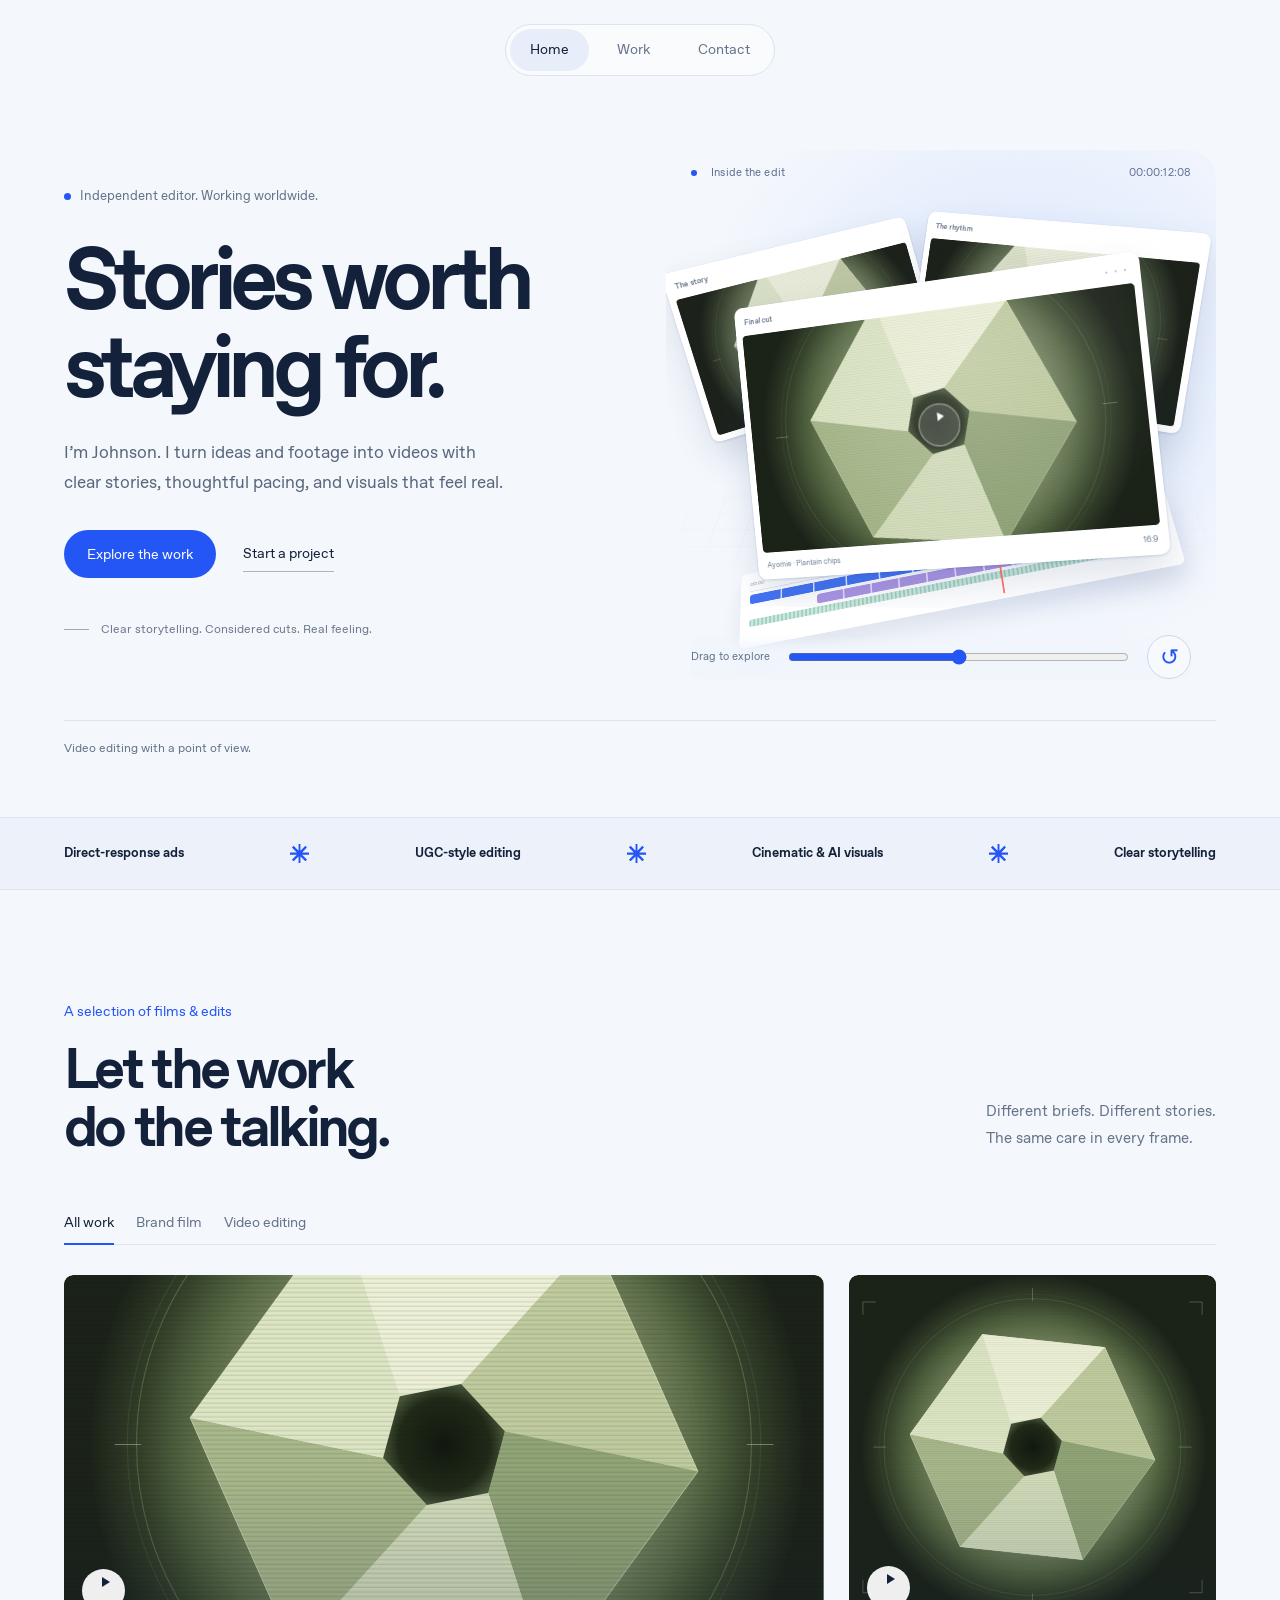
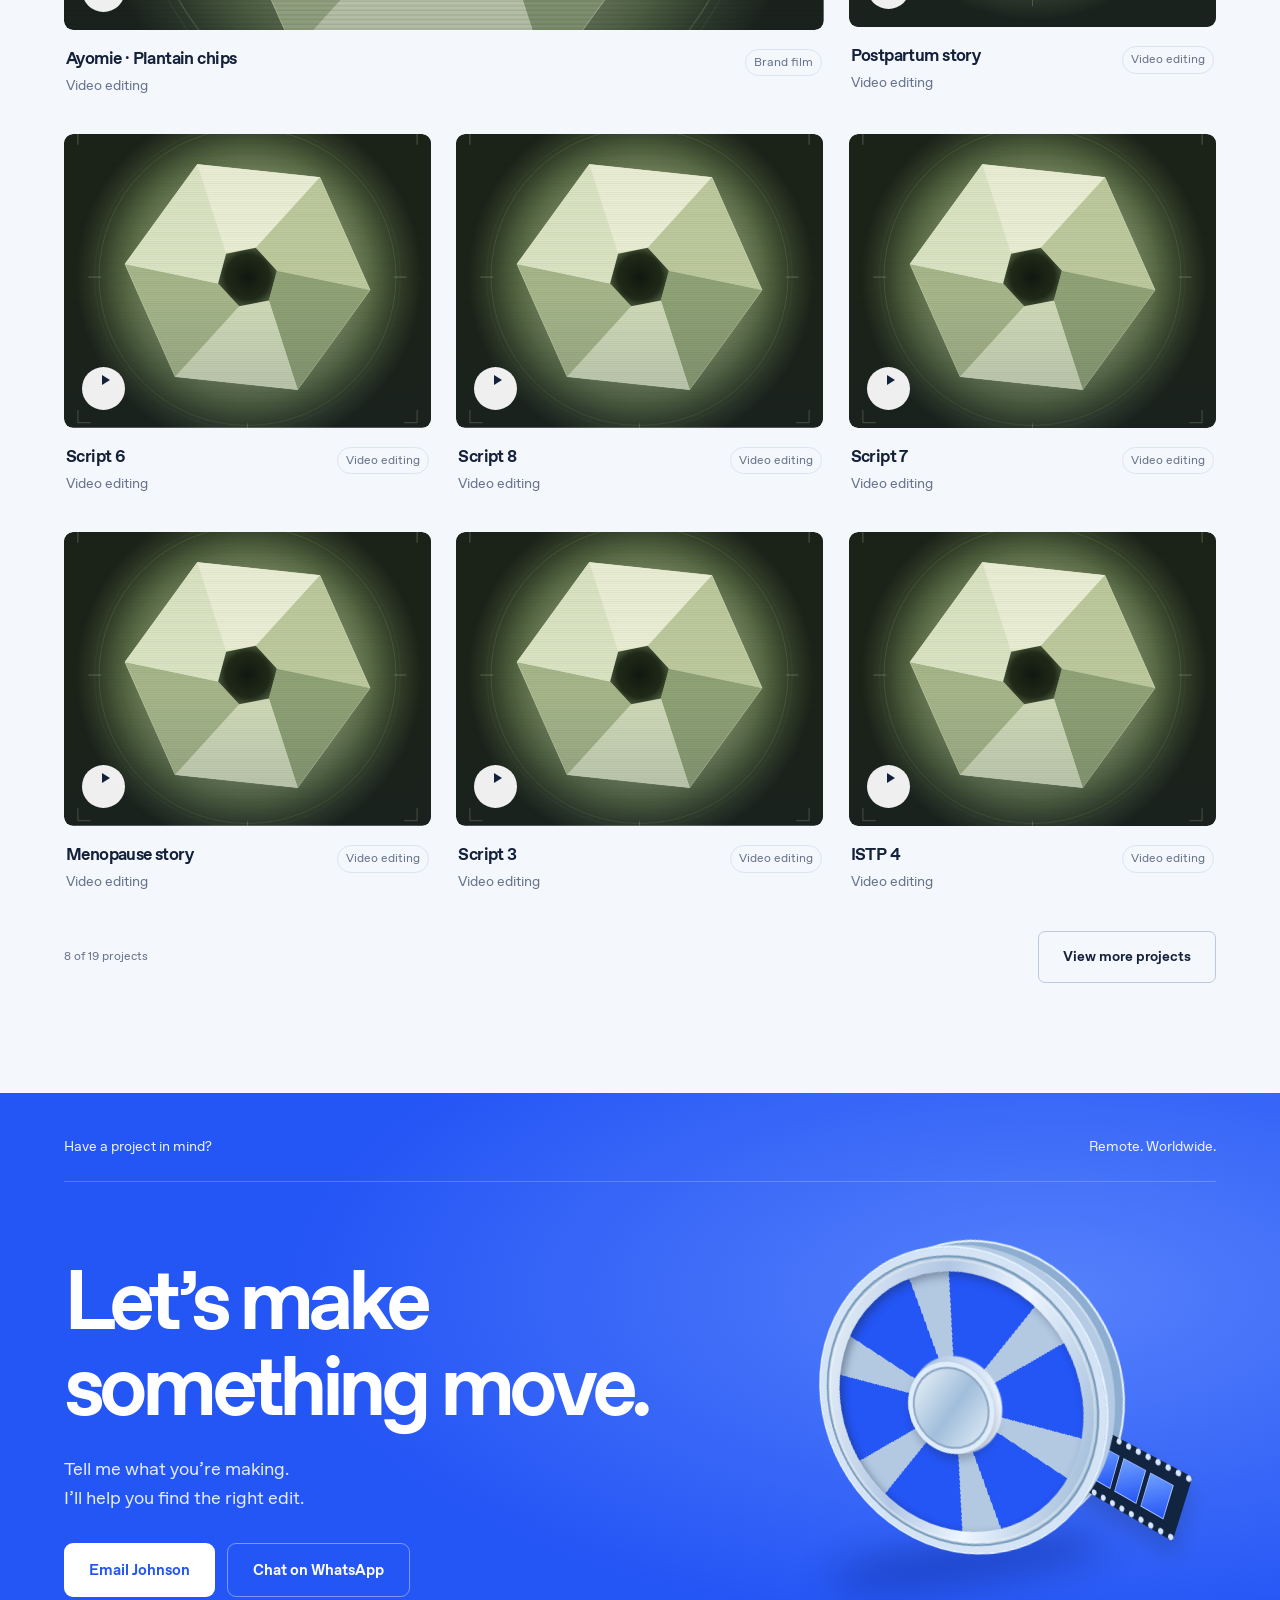
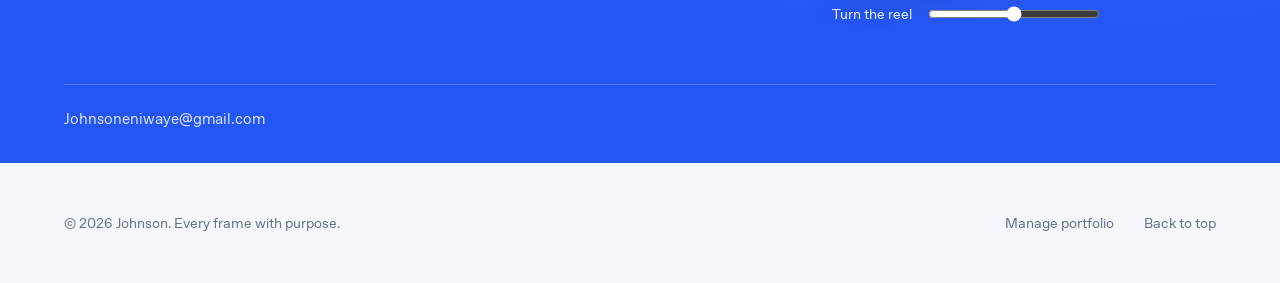
==== index.html @ 13fb3a90 "Remove monogram from interactive film reel" ====
<!doctype html><html lang="en"><head><meta charset="UTF-8"><meta name="viewport" content="width=device-width,initial-scale=1"><title>Johnson — Video Editor</title><meta name="description" content="Johnson’s video editing portfolio. Explore selected films and get in touch."><link rel="stylesheet" href="/styles.css"></head><body><div class="portfolio-root">
 <a class="skip-link" href="#main">Skip to content</a>
 <header class="header wrap"><nav class="minimal-nav" aria-label="Main navigation"><a href="#home" aria-current="location">Home</a><a href="#work">Work</a><a href="#contact">Contact</a></nav></header>
 <main id="main"><section id="home" class="hero wrap" aria-labelledby="hero-title">
 <div class="hero-copy"><p class="availability"><span></span> Independent editor. Working worldwide.</p><h1 id="hero-title">Stories worth<br>staying for.</h1><p class="hero-intro">I’m Johnson. I turn ideas and footage into videos with clear stories, thoughtful pacing, and visuals that feel real.</p><div class="hero-actions"><a class="button button-peach" href="#work">Explore the work</a><a class="text-link" href="https://wa.me/2348163060896" target="_blank" rel="noopener noreferrer">Start a project</a></div><div class="hero-note"><span class="note-line"></span> Clear storytelling. Considered cuts. Real feeling.</div></div>
 <div class="edit-stage" id="edit-stage"><div class="stage-top"><span><span class="record-dot"></span> Inside the edit</span><span id="stage-time">00:00:12:08</span></div><div class="stage-scene" id="stage-scene"><div class="stage-grid" aria-hidden="true"></div><div class="film-rig" id="film-rig"><div class="film-panel film-back" aria-hidden="true"><span class="panel-chrome">The story</span><img src="https://i.ytimg.com/vi/aYehiCwxwOQ/hqdefault.jpg" alt="" width="480" height="360"></div><div class="film-panel film-mid" aria-hidden="true"><span class="panel-chrome">The rhythm</span><img src="https://i.ytimg.com/vi/BBHgZM79yXE/hqdefault.jpg" alt="" width="480" height="360"></div><div class="film-panel film-front"><div class="panel-chrome"><span>Final cut</span><span class="panel-dots" aria-hidden="true">● ● ●</span></div><button class="stage-play" id="stage-play"  aria-label="Play Ayomie · Plantain chips"><img id="stage-image" src="https://i.ytimg.com/vi/MLUusH5P88U/hqdefault.jpg" alt="Ayomie · Plantain chips" width="480" height="360" fetchpriority="high"><span class="stage-play-icon" aria-hidden="true">▶︎</span></button><div class="panel-foot"><span>Ayomie · Plantain chips</span><span>16:9</span></div></div><div class="timeline-3d" aria-hidden="true"><div class="timeline-ruler"><span>00:00</span><span>00:05</span><span>00:10</span><span>00:15</span></div><div class="track blue-track"></div><div class="track violet-track"></div><div class="track sound-track"></div><div class="playhead"></div></div></div></div><div class="stage-controls"><span>Drag to explore</span><input id="scene-rotation" type="range" min="-30" max="30" value="0" aria-label="Rotate the 3D film stack"><button type="button" id="reset-scene" aria-label="Reset 3D view">↺</button></div></div>
 <div class="hero-foot"><span>Video editing with a point of view.</span></div></section>
 <section class="focus-strip" aria-label="Creative focus"><div class="wrap"><span>Direct-response ads</span><span aria-hidden="true">✳︎</span><span>UGC-style editing</span><span aria-hidden="true">✳︎</span><span>Cinematic & AI visuals</span><span aria-hidden="true">✳︎</span><span>Clear storytelling</span></div></section>
 <section id="work" class="work section wrap" aria-labelledby="work-title"><div class="section-heading"><div><span class="section-kicker">A selection of films & edits</span><h2 id="work-title">Let the work<br>do the talking.</h2></div><p>Different briefs. Different stories.<br>The same care in every frame.</p></div><div id="project-filters" class="filters" aria-label="Filter projects" hidden></div><div id="project-grid" class="project-grid" hidden></div><div id="work-empty" class="work-empty"><span class="empty-play" aria-hidden="true">▶︎</span><div><h3>A new collection is taking shape.</h3><p>Get in touch for samples relevant to your project.</p><a class="text-link" href="mailto:Johnsoneniwaye@gmail.com?subject=Portfolio%20samples">Request work samples</a></div></div><div class="work-more"><span id="project-count" aria-live="polite"></span><button class="button button-outline" id="show-more" type="button" hidden>View more projects</button></div></section>
 <section id="contact" class="contact contact-studio" aria-labelledby="contact-title"><div class="wrap"><div class="contact-top"><span>Have a project in mind?</span><span>Remote. Worldwide.</span></div><div class="contact-layout"><div class="contact-copy"><h2 id="contact-title">Let’s make<br>something move.</h2><p class="contact-intro">Tell me what you’re making.<br>I’ll help you find the right edit.</p><div class="contact-actions"><a class="button button-white" href="mailto:Johnsoneniwaye@gmail.com?subject=Let%E2%80%99s%20discuss%20a%20video%20project">Email Johnson</a><a class="button button-outline" href="https://wa.me/2348163060896?text=Hi%20Johnson%2C%20I%27d%20like%20to%20discuss%20a%20video%20project." target="_blank" rel="noopener noreferrer">Chat on WhatsApp</a></div></div><div class="reel-space"><div class="reel-shadow" aria-hidden="true"></div><div class="reel-model" id="contact-reel" aria-hidden="true"><div class="reel-depth"></div><div class="reel-disc reel-disc-back"></div><div class="reel-disc reel-disc-front"><div class="reel-spokes"></div><div class="reel-hub"></div><div class="reel-rim"></div></div><div class="film-tail"><i></i><i></i><i></i><i></i></div></div><div class="reel-control"><label for="reel-turn">Turn the reel</label><input id="reel-turn" type="range" min="-35" max="35" value="0" aria-label="Turn the 3D film reel"></div></div></div><div class="contact-details"><a href="mailto:Johnsoneniwaye@gmail.com">Johnsoneniwaye@gmail.com</a></div></div></section>
 </main><footer class="footer wrap"><p>© <span id="year">2026</span> Johnson. Every frame with purpose.</p><a href="/admin.html">Manage portfolio</a><a href="#">Back to top</a></footer>
 <dialog id="video-dialog" class="video-dialog" aria-labelledby="video-title"><div class="dialog-top"><h2 id="video-title">Project</h2><button id="close-video" class="close-video" type="button" aria-label="Close video">×</button></div><div id="video-container" class="video-container"></div><p id="video-description" class="video-description"></p><a id="youtube-fallback" class="text-link" target="_blank" rel="noopener noreferrer">Watch on YouTube</a></dialog></div><script src="/app.js" defer></script></body></html>
---- styles.css ----
@font-face{font-family:Studio;src:url('/sans.woff2') format('woff2');font-display:swap;font-weight:400}@font-face{font-family:Studio;src:url('/sans-bold.woff2') format('woff2');font-display:swap;font-weight:700}
:root{--paper:#f4f7fc;--ink:#14213a;--blue:#2455f5;--muted:#66738a;--line:#dce4f1;--white:#fff;--ease:cubic-bezier(.22,1,.36,1)}*{box-sizing:border-box}html{scroll-behavior:smooth;scroll-padding-top:30px}body{margin:0;background:var(--paper);color:var(--ink);font:16px/1.6 Studio,Arial,sans-serif;-webkit-font-smoothing:antialiased}body:has(dialog[open]){overflow:hidden}button,input,textarea{font:inherit}button,a{-webkit-tap-highlight-color:transparent}a{color:inherit;text-decoration:none}button{cursor:pointer}img{max-width:100%;display:block}button{color:inherit}h1,h2,h3,p{margin:0}h1,h2,h3{font-weight:700}h1,h2{letter-spacing:-.065em;line-height:1.02}h3{letter-spacing:-.035em;line-height:1.2}a:focus-visible,button:focus-visible,input:focus-visible{outline:3px solid var(--blue);outline-offset:5px}::selection{background:#2455f5;color:#fff}[hidden]{display:none!important}.wrap{width:min(1240px,90%);margin-inline:auto}.section{padding-block:110px}.skip-link{position:fixed;z-index:99;top:12px;left:12px;padding:12px 24px;background:#fff;transform:translateY(-180%)}.skip-link:focus{transform:none}.header{height:110px;display:flex;align-items:center;justify-content:space-between;gap:24px}.wordmark{font-weight:700;font-size:25px;letter-spacing:-1px;display:inline-flex;align-items:center;gap:10px}.brand-icon{width:35px;height:35px;display:grid;place-items:center;background:var(--blue);color:#fff;border-radius:9px;font-size:32px;line-height:1;padding-bottom:6px;transform:rotate(-6deg)}.brand-suffix{font-size:14px;font-weight:400;letter-spacing:-.02em;margin-left:12px;color:var(--muted)}nav{display:flex;align-items:center;gap:30px;font-size:14px}nav>a:not(.nav-contact){position:relative}nav>a:not(.nav-contact):after{content:'';position:absolute;bottom:-6px;height:2px;left:0;width:0;background:var(--blue);transition:width .2s}nav>a:hover:after{width:100%}.nav-contact{background:var(--ink);color:#fff;border-radius:30px;padding:12px 23px;display:flex;gap:25px;align-items:center}.nav-contact span{font-size:22px;line-height:1}
.hero{display:grid;grid-template-columns:1.05fr 1fr;gap:20px 25px;align-items:center;padding-top:50px;padding-bottom:27px;position:relative}.hero-copy{padding-block:30px 45px;z-index:2}.availability{font-size:13px;color:var(--muted);display:flex;align-items:center;gap:9px;margin-bottom:28px}.availability>span{width:7px;height:7px;background:var(--blue);border-radius:50%}h1{font-size:clamp(60px,6.8vw,98px);max-width:660px;line-height:1.01;letter-spacing:-.075em}.hero-intro{max-width:440px;color:#59667c;font-size:17px;line-height:1.75;margin-top:28px}.hero-actions{display:flex;align-items:center;gap:27px;margin-top:32px}.button{display:inline-flex;align-items:center;justify-content:center;gap:24px;min-height:52px;padding:13px 24px;border:0;border-radius:7px;font-size:14px;font-weight:700;transition:background .2s,box-shadow .2s}.button-peach{background:var(--blue);color:#fff;box-shadow:0 7px 20px #2455f520}.button-peach:hover{background:#1642d4;box-shadow:0 10px 26px #2455f536}.play-mini{font-size:10px;border:1px solid #ffffff70;width:23px;height:23px;border-radius:50%;display:grid;place-items:center}.text-link{font-size:14px;border-bottom:1px solid currentColor;padding-block:6px;font-weight:700}.text-link:hover{color:var(--blue)}.hero-note{font-size:12px;color:#6e7a8d;margin-top:42px;display:flex;align-items:center;gap:12px}.note-line{height:1px;width:25px;background:#9baac0}.hero-foot{grid-column:1/-1;display:flex;justify-content:space-between;border-top:1px solid var(--line);padding-top:23px;margin-top:10px;font-size:12px;color:var(--muted)}.hero-foot>a{display:flex;align-items:center;gap:26px}.hero-foot>a span{color:var(--blue);font-size:20px}
.edit-stage{height:540px;position:relative;isolation:isolate;overflow:clip;--rotation:0deg;--pitch:0deg;background:radial-gradient(ellipse at 65% 38%,#d9e6ff 0,transparent 65%);border-radius:28px;min-width:0}.stage-top{position:absolute;top:14px;left:25px;right:25px;display:flex;align-items:center;justify-content:space-between;font-size:11px;letter-spacing:.01em;color:#5f7091}.stage-top>span:first-child{display:flex;align-items:center;gap:8px}.record-dot{display:inline-block;width:6px;height:6px;background:currentColor;border-radius:50%;margin-right:6px}.stage-top .record-dot{background:var(--blue)}.stage-scene{position:absolute;inset:45px -15px 65px;perspective:1050px;touch-action:pan-y;cursor:grab;overflow:visible}.stage-scene.dragging{cursor:grabbing}.stage-grid{position:absolute;inset:43% -5% -7%;background-image:linear-gradient(#a9bed544 1px,transparent 1px),linear-gradient(90deg,#a9bed544 1px,transparent 1px);background-size:32px 32px;transform:rotateX(66deg);mask-image:radial-gradient(ellipse,#000 15%,transparent 67%);opacity:.8}.film-rig{position:absolute;width:100%;height:100%;transform-style:preserve-3d;transform:rotateY(var(--rotation)) rotateX(var(--pitch));transition:transform .7s var(--ease)}.dragging .film-rig{transition:none}.film-panel{position:absolute;background:#fff;border:1px solid #ffffffbb;padding:7px;border-radius:10px;box-shadow:0 20px 42px #27457426,0 1px 3px #27457433;transform-style:preserve-3d;overflow:hidden}.film-panel img{width:100%;height:auto;aspect-ratio:16/9;object-fit:cover;border-radius:4px}.panel-chrome{font-size:9px;font-weight:700;letter-spacing:.02em;display:flex;align-items:center;justify-content:space-between;padding:3px 4px 9px;color:#6c7a91}.panel-dots{font-size:5px;color:#a6b8d3;letter-spacing:3px}.film-front{width:83%;left:10%;top:25%;transform:rotateY(-14deg) rotateZ(-6deg) translateZ(45px);z-index:3}.film-mid{width:61%;left:40%;top:6%;transform:rotateY(-22deg) rotateZ(9deg) translateZ(-30px);z-index:2}.film-mid img,.film-back img{filter:saturate(.75)}.film-back{width:56%;left:-1%;top:9%;transform:rotateY(20deg) rotateZ(-17deg) translateZ(-95px);z-index:1}.panel-foot{font-size:9px;display:flex;justify-content:space-between;gap:10px;padding:8px 4px 2px;color:#71809a}.panel-foot>span:first-child{overflow:hidden;white-space:nowrap;text-overflow:ellipsis;max-width:85%}.stage-play{display:block;width:100%;position:relative;border:0;padding:0;background:#12213a;border-radius:5px;overflow:hidden}.stage-play img{transition:filter .3s}.stage-play:hover img{filter:brightness(.8)}.stage-play-icon{position:absolute;top:50%;left:50%;transform:translate(-50%,-50%);border-radius:50%;display:grid;place-items:center;width:49px;height:49px;color:#fff;background:#ffffff22;border:1px solid #ffffff99;backdrop-filter:blur(10px);font-size:14px;padding-left:3px}.timeline-3d{position:absolute;width:90%;height:95px;left:8%;top:79%;background:#fff;border-radius:7px;padding:10px 12px;transform:rotateX(35deg) rotateY(-13deg) rotateZ(-6deg) translateZ(25px);box-shadow:0 18px 25px #27457417;overflow:hidden}.timeline-ruler{display:flex;justify-content:space-between;font-size:6px;color:#7888a3;border-bottom:1px solid #dce4f1;padding-bottom:4px}.track{height:12px;border-radius:3px;margin-top:4px;background:#c6d5ff;position:relative}.blue-track{width:87%;background:repeating-linear-gradient(90deg,#4272f5 0 39px,#dce6ff 39px 41px)}.violet-track{width:70%;margin-left:17%;background:repeating-linear-gradient(90deg,#ab95e4 0 32px,#e6dcff 32px 34px)}.sound-track{width:93%;background:repeating-linear-gradient(90deg,#9ecebd 0 2px,#cce9df 2px 5px);height:9px}.playhead{position:absolute;left:61%;top:7px;bottom:6px;width:2px;background:#ff7761}.playhead:before{content:'';position:absolute;top:0;left:-3px;width:8px;height:6px;background:#ff7761}.stage-controls{position:absolute;bottom:11px;left:25px;right:25px;display:flex;align-items:center;gap:16px;font-size:11px;color:var(--muted)}.stage-controls input{width:100%;accent-color:var(--blue);cursor:ew-resize;height:30px;min-width:35px}.stage-controls>span{white-space:nowrap}.stage-controls button{border:1px solid #cbd8ee;background:#ffffff66;width:44px;height:44px;border-radius:50%;flex-shrink:0;font-size:23px;color:var(--blue)}
.focus-strip{margin-top:32px;border-block:1px solid #dce4f1;background:#edf2fa}.focus-strip>.wrap{display:flex;justify-content:space-between;align-items:center;gap:20px;padding-block:25px;font-size:13px;font-weight:700}.focus-strip span:nth-child(even){font-size:20px;color:var(--blue)}.section-heading{display:flex;justify-content:space-between;align-items:end;gap:40px;margin-bottom:45px}.section-kicker{font-size:13px;color:var(--blue);display:block;margin-bottom:18px}.section-heading h2{font-size:clamp(40px,4.4vw,65px)}.section-heading>p{color:var(--muted);font-size:15px;line-height:1.8;padding-bottom:3px}.filters{display:flex;flex-wrap:wrap;gap:8px;margin-bottom:30px}.filters button{background:transparent;border:1px solid var(--line);border-radius:30px;padding:10px 20px;min-height:44px;font-size:13px}.filters button[aria-pressed=true]{background:var(--ink);color:#fff;border-color:var(--ink)}.project-grid{display:grid;grid-template-columns:repeat(6,1fr);gap:38px 25px}.project-card{grid-column:span 2;min-width:0}.project-card:first-child{grid-column:span 4}.project-card:nth-child(2){grid-column:span 2}.project-play{width:100%;display:block;position:relative;aspect-ratio:1.25;background:#e1e9f5;border:0;padding:0;border-radius:13px;overflow:hidden;transform:perspective(900px) rotateX(var(--rx,0deg)) rotateY(var(--ry,0deg));transition:transform .6s var(--ease),box-shadow .4s;box-shadow:0 6px 20px #14213a06}.project-card:first-child .project-play{aspect-ratio:2.14}.project-card:nth-child(2) .project-play{aspect-ratio:1.043}.project-play img{width:100%;height:100%;object-fit:cover;transition:transform .6s var(--ease),filter .4s}.project-play:after{content:'';position:absolute;inset:0;background:linear-gradient(transparent 55%,#14213a30);pointer-events:none}.project-play:hover{box-shadow:0 15px 30px #14213a12}.project-play:hover img{transform:scale(1.035);filter:brightness(.85)}.play-icon{position:absolute;bottom:18px;left:18px;background:#ffffffed;color:var(--ink);width:43px;height:43px;display:grid;place-items:center;border-radius:50%;font-size:11px;padding-left:2px;z-index:1}.card-watch{position:absolute;right:18px;bottom:24px;font-size:11px;letter-spacing:.01em;color:#fff;z-index:1;opacity:0;transition:opacity .2s}.project-play:hover .card-watch,.project-play:focus-visible .card-watch{opacity:1}.project-info{display:flex;justify-content:space-between;gap:14px;padding:17px 2px 0;align-items:start}.project-info h3{font-size:17px;line-height:1.4}.project-info p{font-size:12px;color:var(--muted);margin-top:3px}.project-info>span{font-size:10px;color:var(--muted);white-space:nowrap;border:1px solid var(--line);padding:3px 8px;border-radius:20px;margin-top:2px}.work-empty{display:flex;align-items:center;gap:30px;border:1px solid var(--line);padding:55px;border-radius:14px;background:#e9f0ff}.empty-play{display:grid;place-items:center;width:90px;height:90px;border-radius:50%;border:1px solid #b3c5f5;color:var(--blue);flex-shrink:0}.work-empty h3{font-size:27px}.work-empty p{color:var(--muted);margin:12px 0}.work-more{display:flex;justify-content:space-between;align-items:center;margin-top:38px;font-size:12px;color:var(--muted)}.button-outline{border:1px solid #bbc9dd;background:transparent;color:var(--ink);box-shadow:none}.button-outline:hover{background:#e5ecf7}
.approach{background:#e8eef9}.service-list{display:grid;grid-template-columns:repeat(3,1fr);gap:50px;margin-top:65px}.service{padding-top:25px;border-top:1px solid #bbcce6}.service-symbol{font-size:43px;line-height:1;color:var(--blue);display:block;margin:12px 0 27px}.service h3{font-size:24px;max-width:260px}.service p{font-size:14px;color:#596a85;margin-top:18px;line-height:1.85}.service-tag{font-size:11px;display:block;margin-top:25px;color:#657795}.process-note{display:flex;align-items:center;gap:25px;border-top:1px solid #c8d6eb;margin-top:65px;padding-top:35px}.process-reel{font-size:55px;color:var(--blue);line-height:1}.process-note p{font-size:15px;color:var(--muted)}.process-note strong{font-weight:400;color:var(--ink)}.process-note a{margin-left:auto}.about{display:grid;grid-template-columns:.9fr 1fr;align-items:center;gap:110px}.about-art{height:440px;position:relative;background:#dce7fb;border-radius:16px;overflow:hidden;display:flex;align-items:center;justify-content:center}.about-stamp{position:absolute;top:25px;left:25px;font-size:16px;font-weight:700;letter-spacing:-.03em}.about-stamp>span{display:block;font-size:11px;color:#687fa3;font-weight:400;margin-top:2px}.about-frame{background:var(--blue);box-shadow:15px 24px 0 #b6c9f0;transform:rotate(-9deg);width:230px;height:265px;border-radius:8px;color:#fff;padding:20px;display:flex;flex-direction:column;justify-content:space-between}.about-frame>span{font-size:9px}.cut-mark{font-size:155px;letter-spacing:-.13em;line-height:.9;font-weight:700;padding-left:12px}.about-caption{position:absolute;bottom:22px;font-size:11px;color:#667fa4}.about-copy h2{font-size:clamp(34px,3.1vw,45px);margin-bottom:25px}.about-copy>p{font-size:15px;line-height:1.9;color:var(--muted);margin-top:16px}.about-copy .about-closing{color:var(--ink);border-left:2px solid var(--blue);padding-left:18px;margin-top:25px}
.contact{background:var(--blue);color:#fff;padding-top:52px;padding-bottom:40px}.contact-top{display:flex;justify-content:space-between;font-size:11px;color:#ccdaff;border-bottom:1px solid #ffffff33;padding-bottom:24px}.contact-heading{display:flex;justify-content:space-between;align-items:center;gap:40px;padding-top:50px}.contact h2{font-size:clamp(55px,7.8vw,110px);letter-spacing:-.07em;max-width:900px;line-height:1.01}.contact-orbit{width:140px;height:140px;border:1px solid #ffffff66;border-radius:50%;display:grid;place-items:center;flex-shrink:0}.contact-orbit>span{font-size:100px;line-height:1;transition:transform .8s var(--ease)}.contact-orbit:hover>span{transform:rotate(90deg)}.contact-bottom{display:flex;justify-content:space-between;align-items:center;gap:30px;padding-top:45px}.contact-bottom>p{font-size:15px;color:#dae3ff}.contact-actions{display:flex;gap:12px}.button-white{background:#fff;color:var(--blue)}.button-white:hover{background:#e5edff}.contact .button-outline{color:#fff;border-color:#ffffff66}.contact .button-outline:hover{background:#ffffff16}.contact-details{display:flex;gap:30px;border-top:1px solid #ffffff33;margin-top:50px;padding-top:22px;font-size:13px;color:#d9e3ff}.contact-details a:hover{text-decoration:underline}.footer{display:flex;align-items:center;gap:30px;min-height:120px;font-size:11px;color:var(--muted)}.footer .wordmark{color:var(--ink);font-size:22px}.footer .brand-icon{width:28px;height:28px;font-size:25px;border-radius:7px}.footer p{margin-right:auto}.footer>a:not(.wordmark):hover{color:var(--blue)}
.video-dialog{width:min(1000px,94vw);max-height:92dvh;padding:23px;border:1px solid #ffffff33;border-radius:16px;background:#fff;color:var(--ink);box-shadow:0 25px 100px #05102e55}.video-dialog::backdrop{background:#0b1530cf;backdrop-filter:blur(10px)}.dialog-top{display:flex;align-items:center;justify-content:space-between;gap:25px;margin-bottom:16px}.dialog-top h2{font-size:23px;letter-spacing:-.04em;line-height:1.3}.close-video{min-width:44px;height:44px;border:1px solid var(--line);background:transparent;border-radius:50%;font-size:26px;line-height:1}.video-container{aspect-ratio:16/9;background:#0e172a;border-radius:6px;overflow:hidden}.video-container iframe{width:100%;height:100%;border:0}.video-description{margin:14px 0;color:var(--muted);font-size:14px}.video-dialog .text-link{display:inline-block;font-size:12px;color:var(--blue)}.video-dialog a:focus-visible{outline-color:var(--blue)}
@media(min-width:1500px){.hero{padding-block:70px 30px}.edit-stage{height:570px}}
@media(max-width:1050px){.brand-suffix{display:none}nav{gap:22px}.hero{grid-template-columns:1fr 1fr;gap:0;padding-top:20px}h1{font-size:clamp(55px,7vw,75px)}.hero-intro{font-size:15px}.hero-actions{gap:17px}.hero-actions .text-link{font-size:12px}.hero-actions .button{padding-inline:17px}.edit-stage{height:470px}.stage-scene{inset:45px -10px 90px}.film-front{top:30%}.timeline-3d{top:88%}.hero-note{font-size:10px}.about{gap:60px}.about-art{height:400px}.section{padding-block:85px}.focus-strip>.wrap{font-size:11px;gap:14px}.service-list{gap:28px}.service h3{font-size:22px}.project-info{flex-direction:column;gap:8px}.contact-orbit{width:110px;height:110px}.contact-orbit>span{font-size:80px}}
@media(max-width:760px){.wrap{width:88%}.header{height:88px}.wordmark{font-size:23px}nav{gap:18px}nav>a:nth-child(2),nav>a:nth-child(3){display:none}.nav-contact{padding:9px 17px;font-size:12px;gap:14px}.hero{grid-template-columns:1fr;padding-top:18px}.hero-copy{padding-top:10px;padding-bottom:0}.availability{font-size:11px;margin-bottom:24px}h1{font-size:clamp(58px,11.7vw,86px);max-width:620px}.hero-intro{font-size:15px;max-width:470px;margin-top:23px}.hero-actions{gap:28px;margin-top:26px}.hero-actions .button{padding-inline:20px}.hero-actions .text-link{font-size:13px}.hero-note{margin-top:27px;font-size:10px}.edit-stage{height:440px;width:min(100%,550px);margin-inline:auto;margin-top:28px}.stage-scene{inset:40px -4px 90px}.stage-top{left:8px;right:8px;font-size:10px}.film-front{top:25%;width:80%;left:11%}.film-back{width:52%;left:2%;top:9%}.film-mid{width:55%;left:43%;top:4%}.timeline-3d{width:85%;left:11%;top:84%;height:85px}.track{height:10px}.stage-controls{left:8px;right:8px;bottom:3px;font-size:10px}.hero-foot{font-size:9px;gap:12px;margin-top:20px}.hero-foot a{gap:9px}.hero-foot a span{font-size:16px}.focus-strip{margin-top:18px}.focus-strip>.wrap{display:grid;grid-template-columns:1fr 1fr;gap:12px 22px;font-size:11px;padding-block:20px}.focus-strip span:nth-child(even){display:none}.section{padding-block:65px}.section-heading{display:block;margin-bottom:30px}.section-heading h2{font-size:43px}.section-heading>p{margin-top:22px;font-size:13px}.section-kicker{font-size:11px;margin-bottom:14px}.project-grid{grid-template-columns:1fr 1fr;gap:29px 16px}.project-card,.project-card:first-child,.project-card:nth-child(2){grid-column:span 1}.project-card:first-child{grid-column:1/-1}.project-card .project-play,.project-card:nth-child(2) .project-play{aspect-ratio:.85}.project-card:first-child .project-play{aspect-ratio:1.7}.project-info h3{font-size:14px}.project-info p{font-size:11px}.project-info>span{font-size:9px}.play-icon{width:35px;height:35px;left:12px;bottom:12px}.card-watch{display:none}.filters{gap:6px}.filters button{font-size:11px;padding:8px 15px}.work-more{font-size:10px;gap:16px;margin-top:30px}.work-more .button{font-size:12px;min-height:48px;padding:10px 18px}.work-empty{padding:30px 22px;gap:20px;align-items:start}.empty-play{width:45px;height:45px;font-size:12px}.work-empty h3{font-size:22px}.work-empty p{font-size:13px}.work-empty .text-link{font-size:12px}.service-list{grid-template-columns:1fr;gap:28px;margin-top:35px}.service{display:grid;grid-template-columns:47px 1fr;gap:0 18px;padding-top:27px}.service-symbol{grid-row:1/4;font-size:37px;margin:0}.service h3{max-width:none;font-size:23px}.service p{font-size:13px;margin-top:14px}.service-tag{font-size:10px;margin-top:18px}.process-note{margin-top:35px;padding-top:25px;flex-wrap:wrap;gap:20px}.process-note p{font-size:13px}.process-reel{font-size:43px}.process-note a{margin-left:63px;font-size:12px}.about{grid-template-columns:1fr;gap:42px}.about-art{height:340px}.about-frame{width:190px;height:230px}.cut-mark{font-size:125px}.about-copy h2{font-size:38px}.about-copy>p{font-size:14px}.contact{padding-top:32px;padding-bottom:30px}.contact-top{font-size:9px;gap:12px}.contact-heading{padding-top:35px;gap:18px}.contact h2{font-size:clamp(45px,9vw,65px);letter-spacing:-.065em}.contact-orbit{width:65px;height:65px}.contact-orbit>span{font-size:48px}.contact-bottom{display:block;padding-top:30px}.contact-bottom>p{font-size:13px}.contact-actions{margin-top:25px;gap:10px}.contact-actions .button{font-size:12px;padding-inline:17px;gap:8px;min-height:48px}.contact-details{flex-direction:column;gap:9px;margin-top:30px;font-size:12px}.footer{flex-wrap:wrap;gap:15px 24px;padding-block:28px;font-size:10px}.footer .wordmark{width:100%;font-size:21px}.footer p{width:100%;margin:0}.video-dialog{padding:15px}.dialog-top h2{font-size:18px}.video-container{aspect-ratio:9/13;max-height:65dvh}.video-description{font-size:12px}.dialog-top{margin-bottom:12px}.close-video{width:44px;flex-shrink:0}}
@media(prefers-reduced-motion:reduce){html{scroll-behavior:auto}*,*:before,*:after{animation:none!important;transition:none!important}.project-play{transform:none!important}.hero-copy{animation:none}}@supports not (transform-style:preserve-3d){.film-panel,.timeline-3d{transform:none}.film-back{left:0;top:0}.film-mid{left:40%;top:7%}.film-front{top:25%}}
/* Keep the film sculpture inside its stage, with room for the scrub controls. */
.film-rig{scale:.84;transform-origin:50% 0}.timeline-3d{top:95%}.stage-controls{z-index:5;background:linear-gradient(transparent,#f0f5fce8 35%);border-radius:10px}.play-mini,.stage-play-icon,.play-icon{font-size:0}.play-mini:before,.stage-play-icon:before,.play-icon:before{content:'';width:0;height:0;border-top:5px solid transparent;border-bottom:5px solid transparent;border-left:8px solid currentColor;margin-left:2px}.play-mini:before{border-top-width:3px;border-bottom-width:3px;border-left-width:5px}.focus-strip span:nth-child(even){font-size:0;width:19px;height:19px;background:var(--blue);clip-path:polygon(45% 0,55% 0,55% 35%,81% 9%,89% 18%,64% 44%,100% 44%,100% 56%,64% 56%,90% 82%,81% 90%,55% 65%,55% 100%,45% 100%,45% 65%,19% 90%,10% 82%,36% 56%,0 56%,0 44%,36% 44%,10% 18%,19% 9%,45% 35%)}.service-symbol,.process-reel,.contact-orbit>span{font-variant-emoji:text;font-family:Arial,sans-serif}
.preview-banner{position:sticky;top:0;z-index:20;padding:12px 6%;background:var(--ink);color:#fff;display:flex;justify-content:space-between;font-size:13px}
@media(max-width:760px){.film-rig{scale:.9}.timeline-3d{top:96%}.stage-controls{bottom:0}.stage-scene{bottom:90px}}
/* A film studio finish: enamel blue, brushed silver and a physical reel. */
.header nav{gap:32px}.contact-studio{position:relative;overflow:hidden;background:#2455f5;padding:42px 0 32px;isolation:isolate}.contact-studio:before{content:'';position:absolute;inset:0;background:radial-gradient(ellipse at 82% 30%,#7099ff 0,transparent 52%);opacity:.65;z-index:-1}.contact-studio .contact-top{font-size:14px;padding-bottom:24px;color:#edf3ff}.contact-layout{display:grid;grid-template-columns:1.25fr 1fr;align-items:center;gap:30px;min-height:470px;padding-block:40px}.contact-studio h2{font-size:clamp(58px,6.5vw,92px);line-height:1.04;max-width:740px}.contact-intro{font-size:18px;line-height:1.65;color:#e3ebff;margin-top:24px}.contact-studio .contact-actions{margin-top:30px;flex-wrap:wrap}.contact-studio .button{font-size:15px;min-height:54px;padding-inline:25px;border-radius:9px}.contact-studio .contact-details{margin-top:12px;align-items:center;flex-wrap:wrap;gap:14px 24px;font-size:15px}.contact-details>a[href^="tel"]{margin-left:auto}.contact-details button{border:1px solid #ffffff66;border-radius:30px;background:transparent;color:#fff;padding:7px 14px;font-size:14px}.contact-details button:hover{background:#ffffff18}.contact-details #copy-status{font-size:14px;min-height:23px;width:100%}.reel-space{height:410px;position:relative;perspective:1100px;min-width:0;--reel-turn:0deg}.reel-model{position:absolute;width:310px;height:310px;left:50%;top:22px;transform-style:preserve-3d;transform:translateX(-50%) rotateX(-16deg) rotateY(calc(-24deg + var(--reel-turn))) rotateZ(-15deg);transition:transform .65s var(--ease)}.reel-disc{position:absolute;inset:0;border-radius:50%;background:linear-gradient(120deg,#faffff,#b2c7e4 40%,#eef6ff 60%,#7a9fc6);border:2px solid #e3f1ff;transform-style:preserve-3d;box-shadow:inset 0 0 0 7px #d5e4f5,inset 0 0 0 10px #789cbd}.reel-disc-front{transform:translateZ(27px)}.reel-disc-back{transform:translateZ(-27px);box-shadow:inset 0 0 0 8px #8daed0}.reel-depth{position:absolute;inset:12px;border-radius:50%;background:repeating-radial-gradient(circle,#14213a 0 2px,#586c89 2px 3px);box-shadow:0 0 0 10px #b5cbe4;transform:translateZ(0)}.reel-spokes{position:absolute;inset:22px;border-radius:50%;background:repeating-conic-gradient(from 12deg,#2455f5 0 41deg,#b3c9e2 41deg 60deg);mask-image:radial-gradient(circle,transparent 0 26%,#000 27% 78%,transparent 79%);box-shadow:inset 3px 4px 10px #14213a66}.reel-rim{position:absolute;inset:9px;border-radius:50%;border:1px solid #fff9;box-shadow:0 0 0 2px #789bbb66,inset 0 0 0 2px #ffffff55}.reel-hub{position:absolute;inset:35%;border-radius:50%;background:linear-gradient(140deg,#fcffff,#a1bedb 52%,#f3faff);display:grid;place-items:center;box-shadow:0 6px 10px #14213a44,inset 0 0 0 5px #dfedfa,inset 0 0 0 7px #8da6c2;transform:translateZ(12px)}.reel-hub span{font-weight:700;font-size:65px;color:#2455f5;line-height:1;transform:translateY(-5px)}.reel-shadow{position:absolute;width:280px;height:40px;left:50%;bottom:50px;transform:translateX(-50%) rotate(-8deg);border-radius:50%;background:#0b278d;filter:blur(18px);opacity:.45}.film-tail{position:absolute;display:flex;gap:5px;align-items:center;top:220px;left:215px;width:150px;height:67px;padding:10px 7px;background:#112440;transform:rotateZ(28deg) rotateY(-22deg) translateZ(-8px);border-block:6px dotted #d7e7ff;box-shadow:5px 12px 20px #14213a33}.film-tail i{display:block;background:linear-gradient(145deg,#6fa0ff,#2455f5);width:28px;height:36px;flex-shrink:0;border:1px solid #ffffff77}.reel-control{position:absolute;bottom:0;left:50%;transform:translateX(-50%);display:flex;align-items:center;gap:14px;width:270px;font-size:14px;color:#e5edff}.reel-control label{white-space:nowrap}.reel-control input{width:100%;accent-color:#fff;height:32px;cursor:ew-resize}.reel-space.is-turning .reel-model{transition:none}.project-play:before{content:'';position:absolute;inset:0;z-index:2;pointer-events:none;border-radius:inherit;background:radial-gradient(circle at var(--light-x,50%) var(--light-y,30%),#ffffff40,transparent 60%);opacity:0;transition:opacity .25s}.project-play:hover:before{opacity:1}.project-play{will-change:auto}.project-card:hover .project-play{box-shadow:0 22px 36px #14213a20}.stage-scene{--light-x:60%;--light-y:30%}.film-front:after{content:'';position:absolute;inset:0;pointer-events:none;background:radial-gradient(circle at var(--light-x) var(--light-y),#ffffff30,transparent 60%);mix-blend-mode:screen}.footer{font-size:14px}.section-kicker,.filters button{font-size:14px}.project-info>span{font-size:12px}.card-watch{font-size:14px}.project-info p{font-size:14px}
@media(max-width:1050px){.contact-layout{grid-template-columns:1.15fr 1fr}.reel-model{scale:.85;transform-origin:0 50%}.reel-space{height:365px}.contact-studio h2{font-size:65px}.contact-studio .contact-actions{gap:10px}.contact-studio .button{padding-inline:18px;font-size:14px}}
@media(max-width:760px){.header nav>a.nav-contact{display:flex}.header nav{gap:18px}.contact-studio{padding-top:30px}.contact-studio .contact-top{font-size:13px}.contact-layout{grid-template-columns:1fr;gap:8px;padding-top:34px;padding-bottom:10px}.contact-studio h2{font-size:clamp(53px,10.7vw,76px)}.contact-intro{font-size:16px;margin-top:22px}.contact-studio .contact-actions{margin-top:24px}.reel-space{height:330px;max-width:380px;width:100%;margin:8px auto 0}.reel-model{scale:.78;top:-8px}.reel-shadow{bottom:52px;width:230px}.reel-control{bottom:5px}.contact-studio .contact-details{flex-direction:row;font-size:14px;gap:12px 16px}.contact-details>a[href^="mailto"]{width:100%;overflow-wrap:anywhere}.contact-details>a[href^="tel"]{margin-left:0}.contact-details #copy-status{width:100%}.project-info p{font-size:12px}.project-info>span{font-size:11px}.footer{font-size:13px}.section-kicker,.filters button{font-size:13px}}
@media(prefers-reduced-motion:reduce){.reel-model{transition:none}.project-play:before{display:none}}

.film-rig{transform:rotateY(calc(var(--rotation) + var(--hover-y,0deg))) rotateX(calc(var(--pitch) + var(--hover-x,0deg)))}.reel-space{touch-action:pan-y;cursor:grab}.reel-space.is-turning{cursor:grabbing}.reel-control{cursor:auto}

/* Quiet navigation and a short, image-led entrance. */
.header{height:100px}.header .minimal-nav{display:flex;align-items:center;gap:8px;padding:4px;background:#fff9;border:1px solid #dce4f1;border-radius:999px}.header .minimal-nav>a{display:flex;align-items:center;justify-content:center;min-height:42px;padding:8px 20px;border-radius:999px;background:transparent;color:var(--muted);font-size:14px;line-height:1.4;transition:background .2s,color .2s}.header .minimal-nav>a:after{display:none}.header .minimal-nav>a:hover{color:var(--ink);background:#e8eef9}.header .minimal-nav>a[aria-current=location]{color:var(--ink);background:#e8eef9}.header .minimal-nav>a:focus-visible{outline-offset:2px}.hero-actions .button{border-radius:999px;box-shadow:none;min-height:48px;padding:11px 23px;font-weight:400}.hero-actions .button:hover{box-shadow:none}.hero-actions .text-link{font-weight:400;border-color:#a8b6cc}.hero-foot{padding-top:18px}.filters{gap:22px;border-bottom:1px solid var(--line)}.filters button{position:relative;border:0;border-radius:0;padding:10px 0;background:transparent;color:var(--muted);min-height:44px;font-size:14px}.filters button[aria-pressed=true]{color:var(--ink);background:transparent;border:0}.filters button[aria-pressed=true]:after{content:'';position:absolute;bottom:-1px;left:0;right:0;height:2px;background:var(--blue)}.project-play{border-radius:9px;box-shadow:none}.project-card{transition:opacity .65s var(--ease),transform .9s var(--ease);transition-delay:var(--entrance-delay,0ms);transform-origin:50% 85%}.project-card.awaiting-reveal{opacity:0;transform:translate3d(0,48px,0) rotate(1deg)}.project-card:nth-child(even).awaiting-reveal{transform:translate3d(0,64px,0) rotate(-1deg)}.project-card.awaiting-reveal .project-play{clip-path:inset(0 0 16% 0 round 9px)}.project-card .project-play{transition:clip-path 1s var(--ease),transform .6s var(--ease),box-shadow .4s;transition-delay:0s}.project-card.revealed .project-play{clip-path:inset(0 round 9px)}
@media(max-width:760px){.header{height:88px;gap:10px}.header .wordmark{font-size:20px;gap:7px}.header .brand-icon{width:30px;height:30px;font-size:28px}.header .minimal-nav{gap:1px;padding:3px}.header .minimal-nav>a{display:flex;min-height:40px;padding:8px 12px;font-size:13px}.filters{gap:20px}.filters button{font-size:13px}.project-card.awaiting-reveal,.project-card:nth-child(even).awaiting-reveal{transform:translate3d(0,30px,0)}.project-card{transition-delay:0ms}}
@media(max-width:380px){.header .minimal-nav>a{padding-inline:9px}.header .wordmark{font-size:18px}.header .brand-icon{width:27px;height:27px;font-size:25px}}
@media(prefers-reduced-motion:reduce){.project-card,.project-card.awaiting-reveal,.project-card:nth-child(even).awaiting-reveal{opacity:1;transform:none;transition:none}.project-card .project-play,.project-card.awaiting-reveal .project-play{clip-path:none}}

/* Centre the three navigation links without a brand mark. */
.header{justify-content:center}.header .minimal-nav{margin-inline:auto}.contact-studio .contact-details{justify-content:flex-start}.contact-studio .contact-details:empty{display:none}
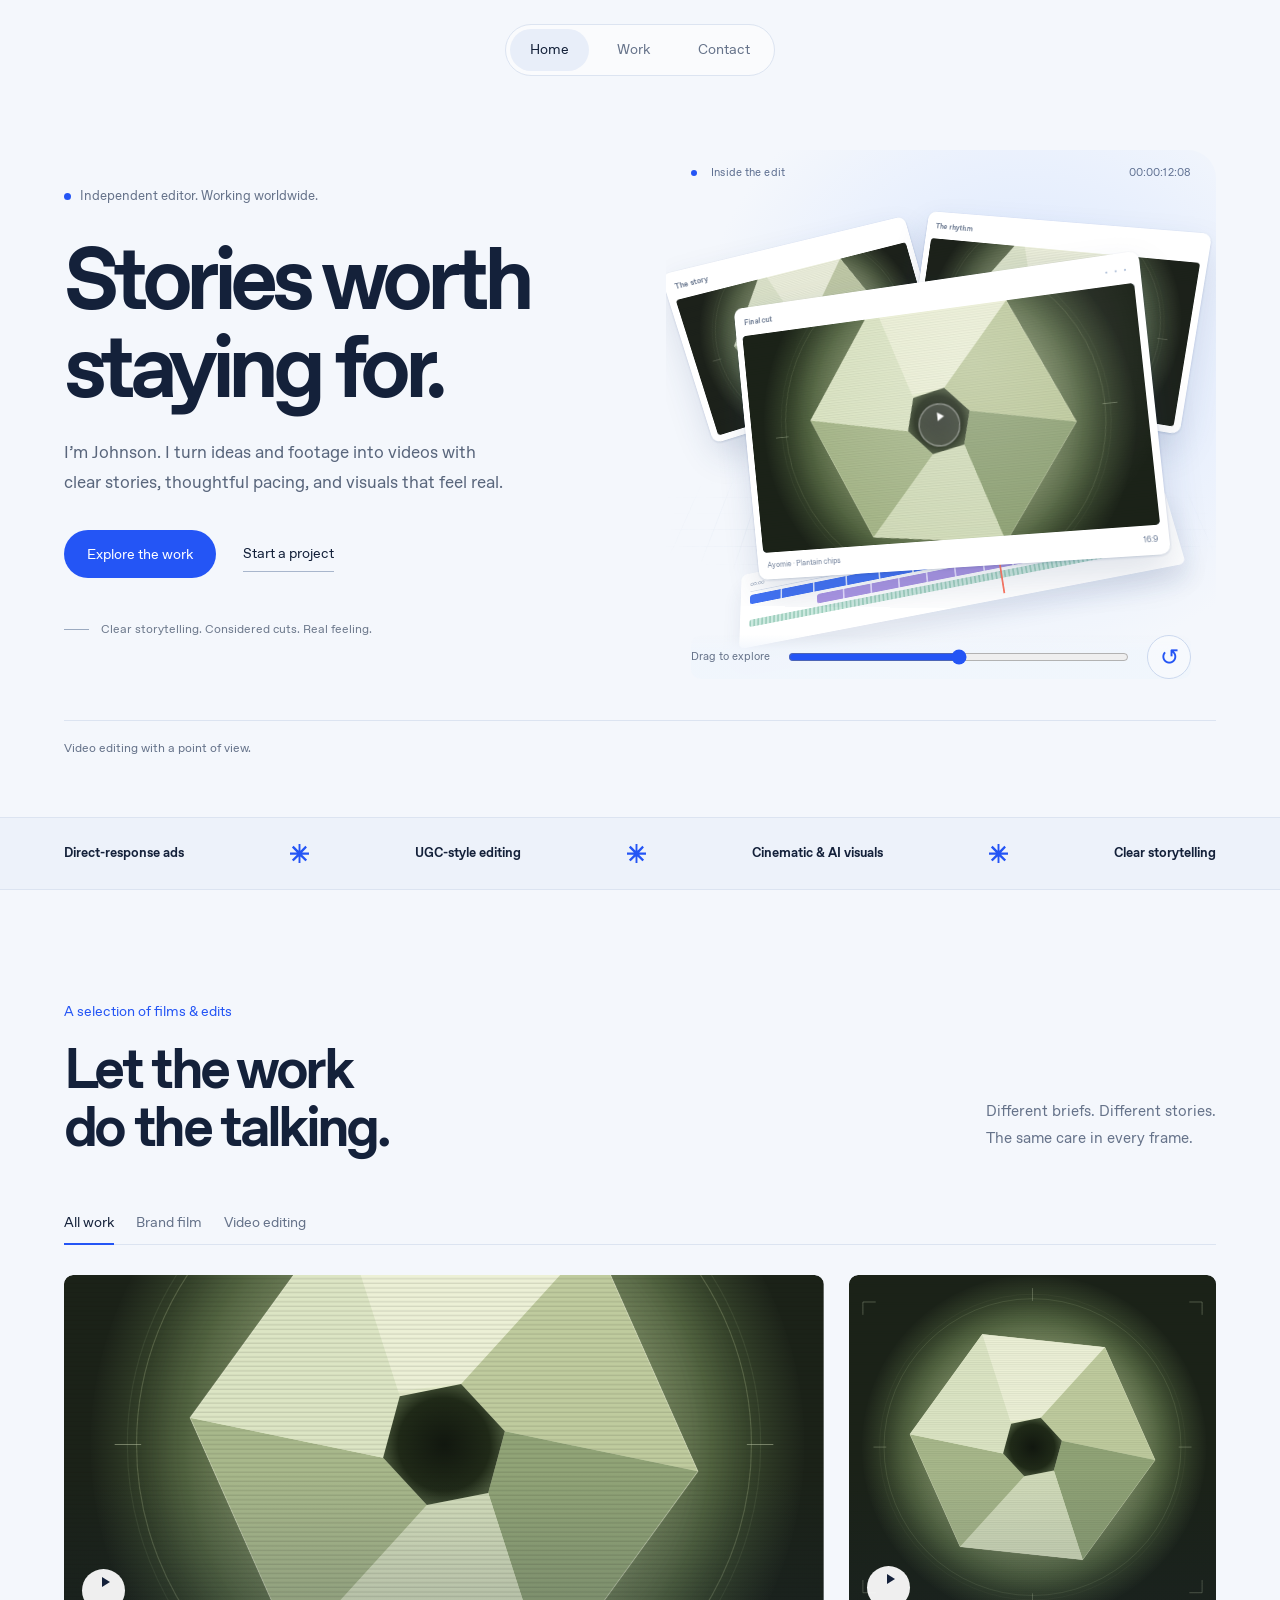
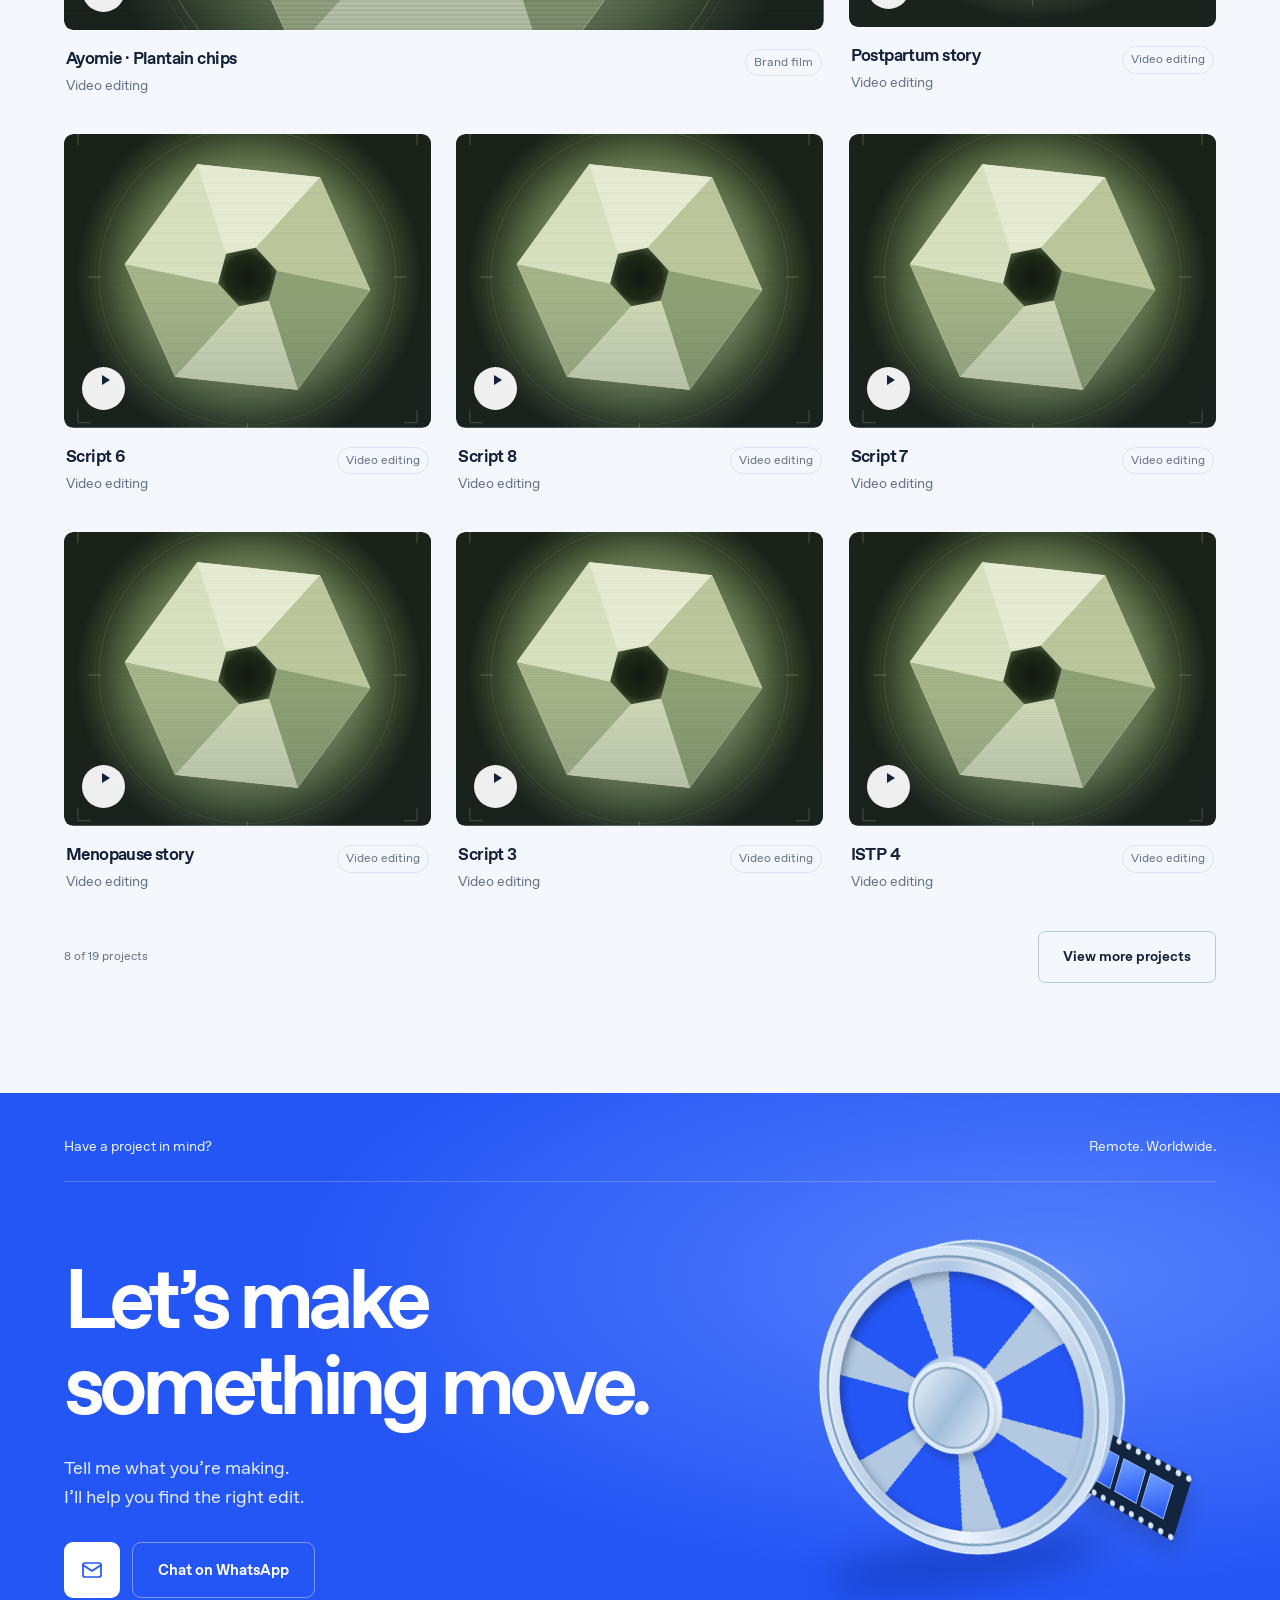
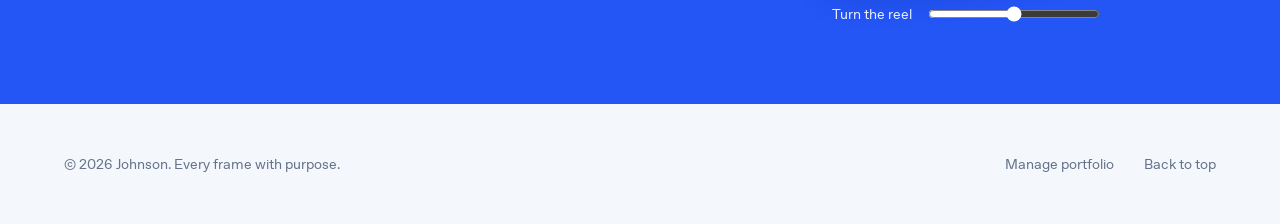
==== commit c9a7d259: "Show email icon and remove visible contact email address" ====
--- a/index.html
+++ b/index.html
@@ -1,4 +1,4 @@
-<!doctype html><html lang="en"><head><meta charset="UTF-8"><meta name="viewport" content="width=device-width,initial-scale=1"><title>Johnson — Video Editor</title><meta name="description" content="Johnson’s video editing portfolio. Explore selected films and get in touch."><link rel="stylesheet" href="/styles.css"></head><body><div class="portfolio-root">
+<!doctype html><html lang="en"><head><meta charset="UTF-8"><meta name="viewport" content="width=device-width,initial-scale=1"><title>Johnson — Video Editor</title><meta name="description" content="Johnson’s video editing portfolio. Explore selected films and get in touch."><link rel="stylesheet" href="/styles.css?v=johnson-2"></head><body><div class="portfolio-root">
  <a class="skip-link" href="#main">Skip to content</a>
  <header class="header wrap"><nav class="minimal-nav" aria-label="Main navigation"><a href="#home" aria-current="location">Home</a><a href="#work">Work</a><a href="#contact">Contact</a></nav></header>
  <main id="main"><section id="home" class="hero wrap" aria-labelledby="hero-title">
@@ -7,6 +7,7 @@
  <div class="hero-foot"><span>Video editing with a point of view.</span></div></section>
  <section class="focus-strip" aria-label="Creative focus"><div class="wrap"><span>Direct-response ads</span><span aria-hidden="true">✳︎</span><span>UGC-style editing</span><span aria-hidden="true">✳︎</span><span>Cinematic & AI visuals</span><span aria-hidden="true">✳︎</span><span>Clear storytelling</span></div></section>
  <section id="work" class="work section wrap" aria-labelledby="work-title"><div class="section-heading"><div><span class="section-kicker">A selection of films & edits</span><h2 id="work-title">Let the work<br>do the talking.</h2></div><p>Different briefs. Different stories.<br>The same care in every frame.</p></div><div id="project-filters" class="filters" aria-label="Filter projects" hidden></div><div id="project-grid" class="project-grid" hidden></div><div id="work-empty" class="work-empty"><span class="empty-play" aria-hidden="true">▶︎</span><div><h3>A new collection is taking shape.</h3><p>Get in touch for samples relevant to your project.</p><a class="text-link" href="mailto:Johnsoneniwaye@gmail.com?subject=Portfolio%20samples">Request work samples</a></div></div><div class="work-more"><span id="project-count" aria-live="polite"></span><button class="button button-outline" id="show-more" type="button" hidden>View more projects</button></div></section>
- <section id="contact" class="contact contact-studio" aria-labelledby="contact-title"><div class="wrap"><div class="contact-top"><span>Have a project in mind?</span><span>Remote. Worldwide.</span></div><div class="contact-layout"><div class="contact-copy"><h2 id="contact-title">Let’s make<br>something move.</h2><p class="contact-intro">Tell me what you’re making.<br>I’ll help you find the right edit.</p><div class="contact-actions"><a class="button button-white" href="mailto:Johnsoneniwaye@gmail.com?subject=Let%E2%80%99s%20discuss%20a%20video%20project">Email Johnson</a><a class="button button-outline" href="https://wa.me/2348163060896?text=Hi%20Johnson%2C%20I%27d%20like%20to%20discuss%20a%20video%20project." target="_blank" rel="noopener noreferrer">Chat on WhatsApp</a></div></div><div class="reel-space"><div class="reel-shadow" aria-hidden="true"></div><div class="reel-model" id="contact-reel" aria-hidden="true"><div class="reel-depth"></div><div class="reel-disc reel-disc-back"></div><div class="reel-disc reel-disc-front"><div class="reel-spokes"></div><div class="reel-hub"></div><div class="reel-rim"></div></div><div class="film-tail"><i></i><i></i><i></i><i></i></div></div><div class="reel-control"><label for="reel-turn">Turn the reel</label><input id="reel-turn" type="range" min="-35" max="35" value="0" aria-label="Turn the 3D film reel"></div></div></div><div class="contact-details"><a href="mailto:Johnsoneniwaye@gmail.com">Johnsoneniwaye@gmail.com</a></div></div></section>
+ <section id="contact" class="contact contact-studio" aria-labelledby="contact-title"><div class="wrap"><div class="contact-top"><span>Have a project in mind?</span><span>Remote. Worldwide.</span></div><div class="contact-layout"><div class="contact-copy"><h2 id="contact-title">Let’s make<br>something move.</h2><p class="contact-intro">Tell me what you’re making.<br>I’ll help you find the right edit.</p><div class="contact-actions"><a class="button button-white" href="mailto:Johnsoneniwaye@gmail.com?subject=Let%E2%80%99s%20discuss%20a%20video%20project" data-email-icon aria-label="Email Johnson" title="Email Johnson" style="width:56px;padding:16px"><svg xmlns="http://www.w3.org/2000/svg" width="24" height="24" viewBox="0 0 24 24" fill="none" stroke="currentColor" stroke-width="1.7" stroke-linecap="round" stroke-linejoin="round" aria-hidden="true" focusable="false"><rect x="3" y="5" width="18" height="14" rx="2"></rect><path d="m3 7 9 6 9-6"></path></svg></a><a class="button button-outline" href="https://wa.me/2348163060896?text=Hi%20Johnson%2C%20I%27d%20like%20to%20discuss%20a%20video%20project." target="_blank" rel="noopener noreferrer">Chat on WhatsApp</a></div></div><div class="reel-space"><div class="reel-shadow" aria-hidden="true"></div><div class="reel-model" id="contact-reel" aria-hidden="true"><div class="reel-depth"></div><div class="reel-disc reel-disc-back"></div><div class="reel-disc reel-disc-front"><div class="reel-spokes"></div><div class="reel-hub"></div><div class="reel-rim"></div></div><div class="film-tail"><i></i><i></i><i></i><i></i></div></div><div class="reel-control"><label for="reel-turn">Turn the reel</label><input id="reel-turn" type="range" min="-35" max="35" value="0" aria-label="Turn the 3D film reel"></div></div></div></div></section>
  </main><footer class="footer wrap"><p>© <span id="year">2026</span> Johnson. Every frame with purpose.</p><a href="/admin.html">Manage portfolio</a><a href="#">Back to top</a></footer>
- <dialog id="video-dialog" class="video-dialog" aria-labelledby="video-title"><div class="dialog-top"><h2 id="video-title">Project</h2><button id="close-video" class="close-video" type="button" aria-label="Close video">×</button></div><div id="video-container" class="video-container"></div><p id="video-description" class="video-description"></p><a id="youtube-fallback" class="text-link" target="_blank" rel="noopener noreferrer">Watch on YouTube</a></dialog></div><script src="/app.js" defer></script></body></html>
+ <dialog id="video-dialog" class="video-dialog" aria-labelledby="video-title"><div class="dialog-top"><h2 id="video-title">Project</h2><button id="close-video" class="close-video" type="button" aria-label="Close video">×</button></div><div id="video-container" class="video-container"></div><p id="video-description" class="video-description"></p><a id="youtube-fallback" class="text-link" target="_blank" rel="noopener noreferrer">Watch on YouTube</a></dialog></div><script src="/app.js?v=email-icon-1" defer></script></body></html>
+
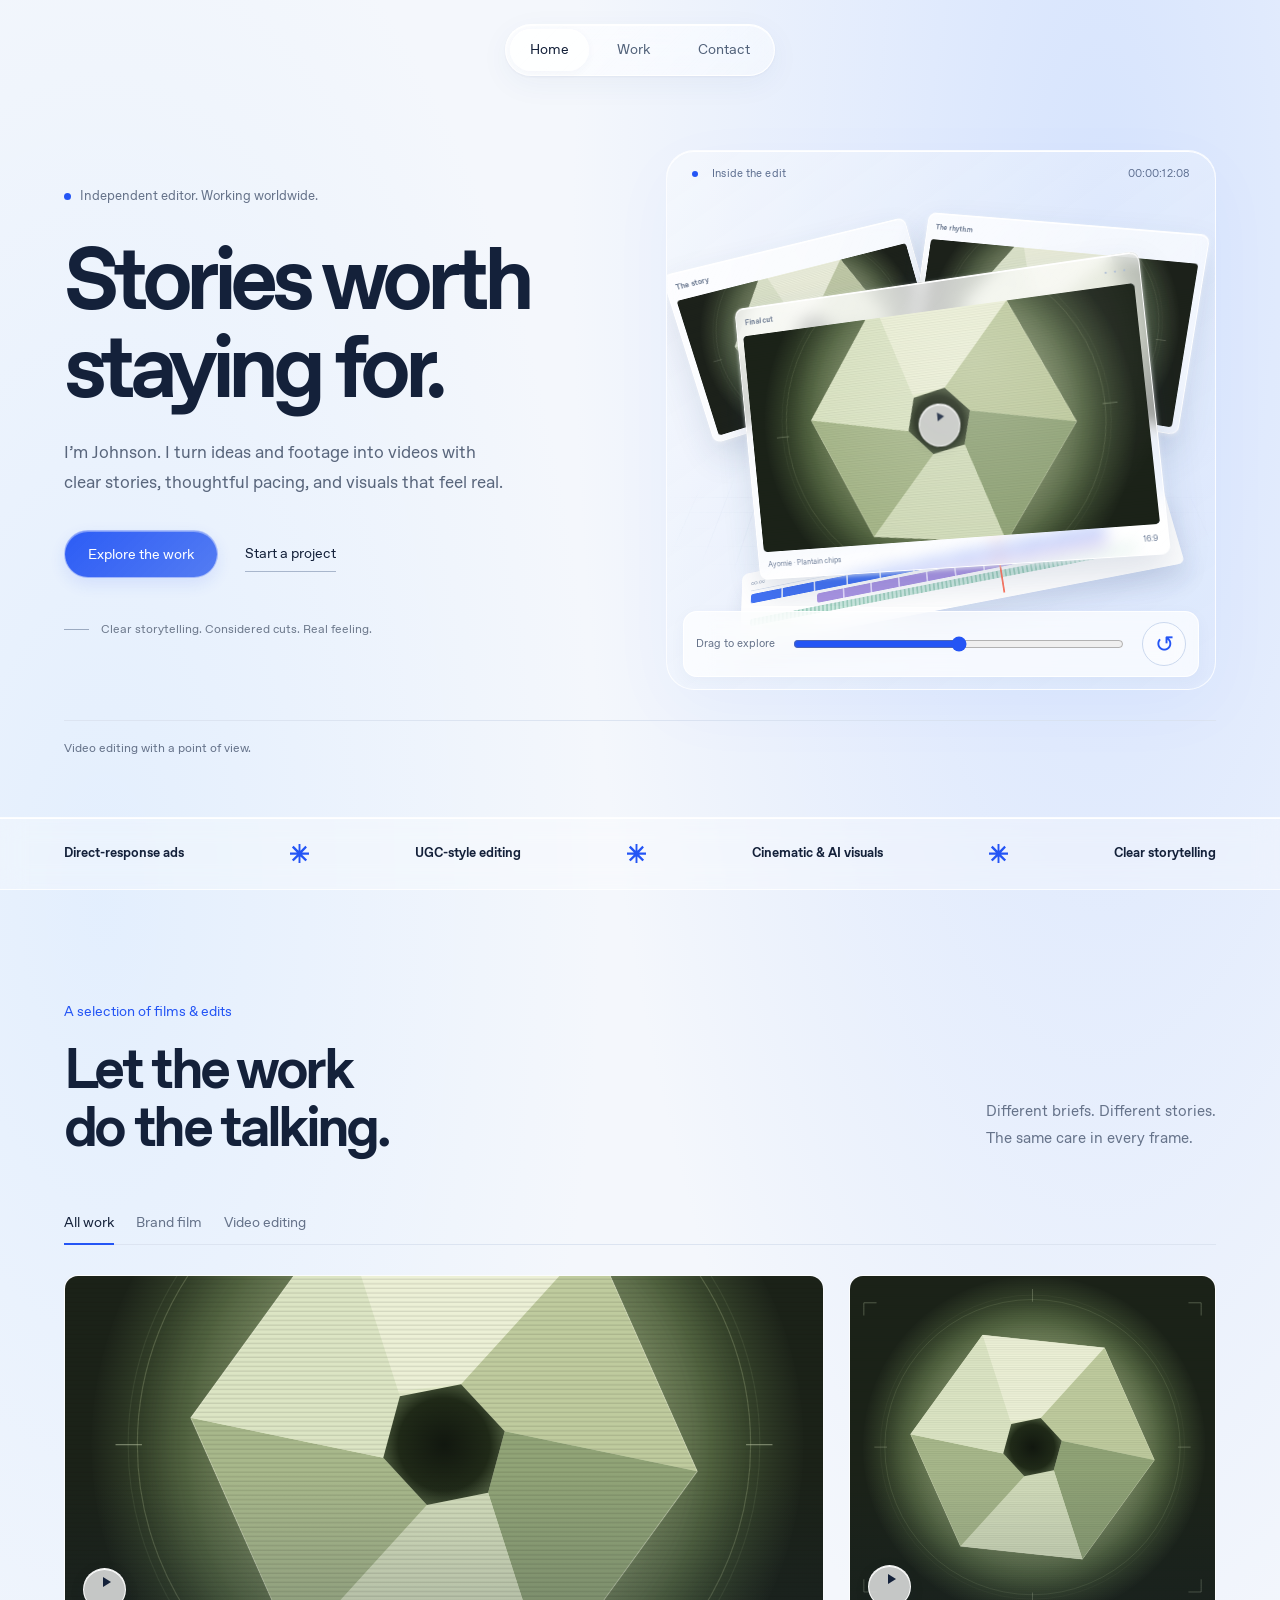
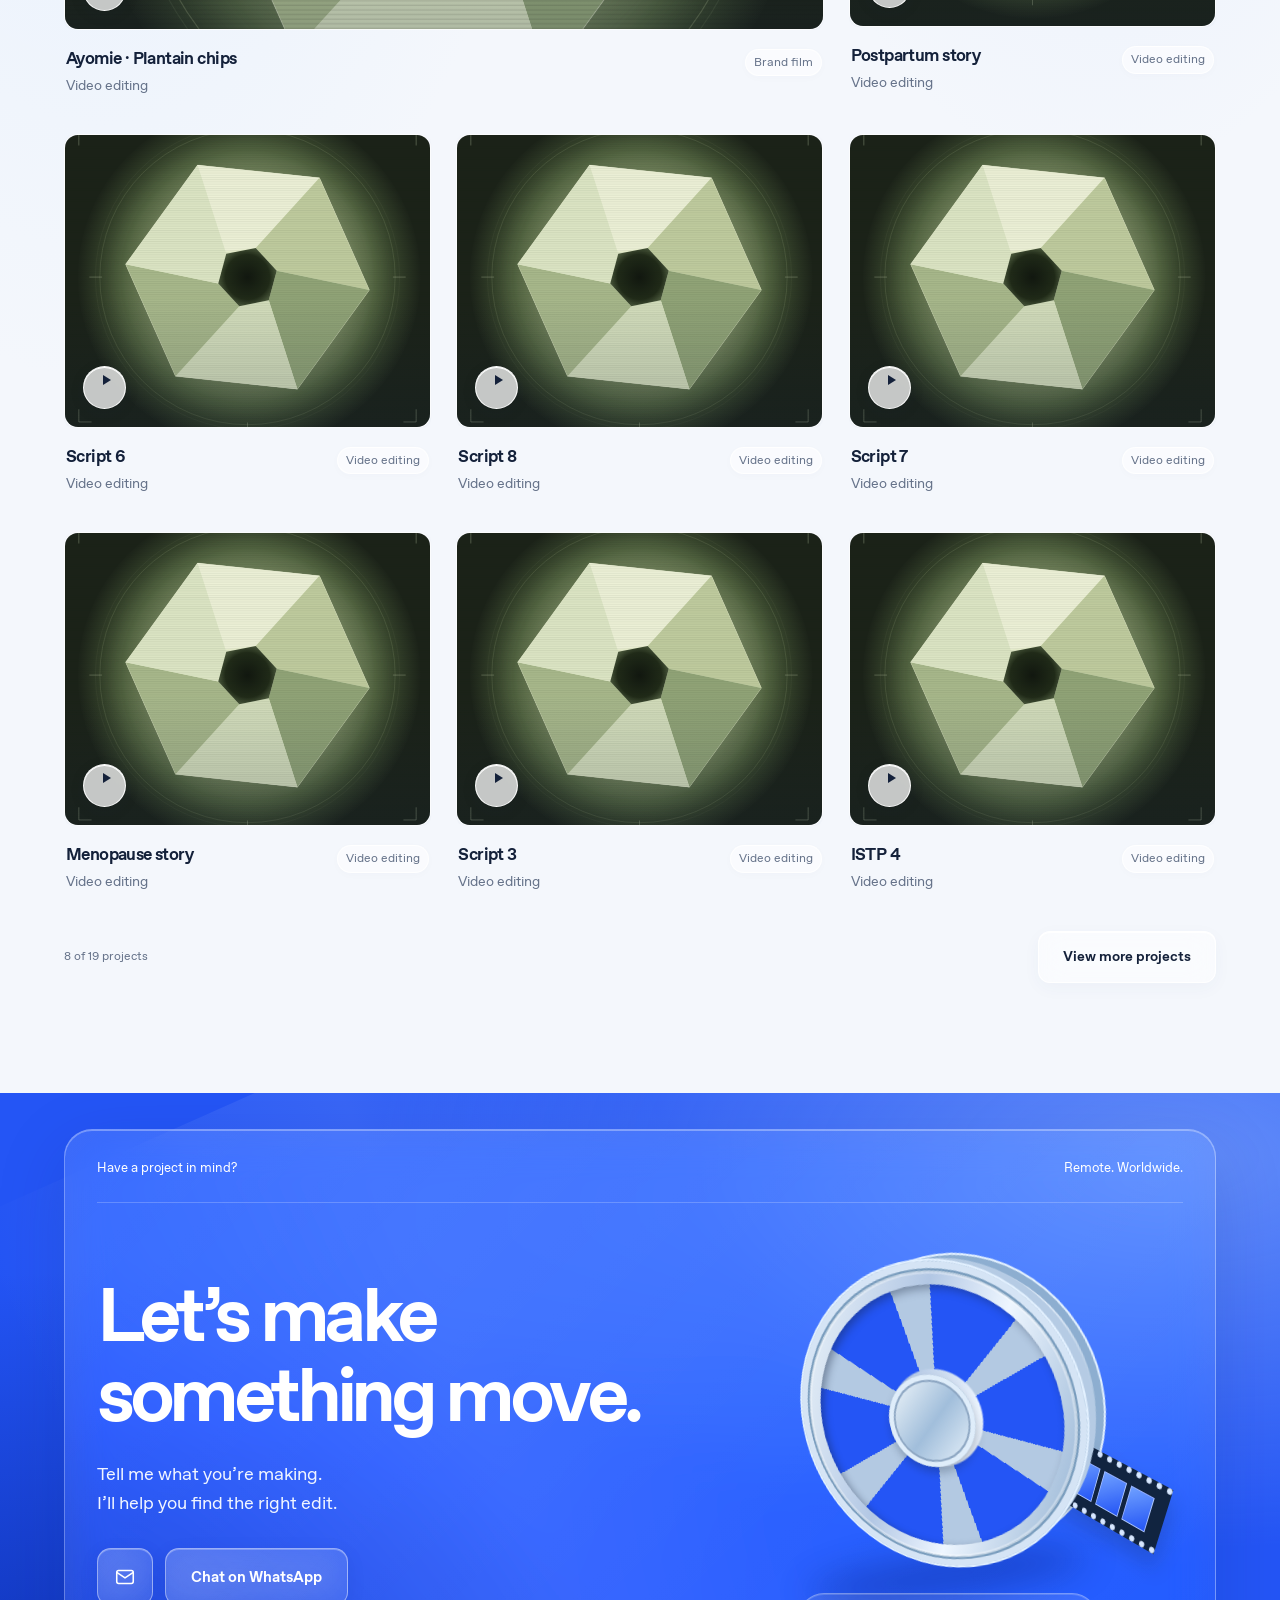
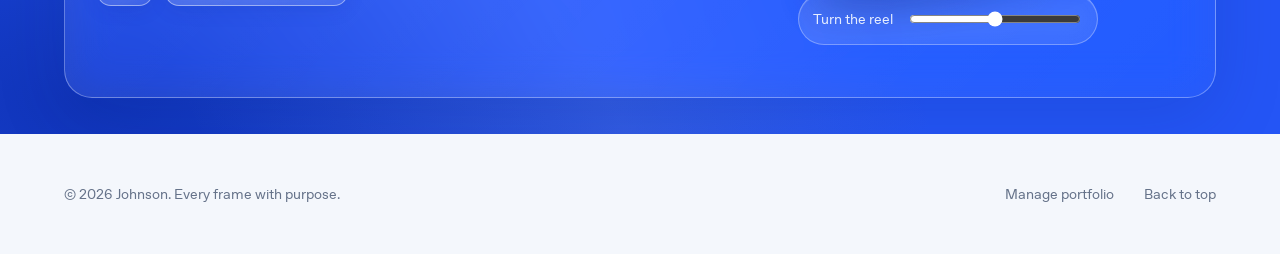
==== commit 1bb45012: "Load updated glassmorphism stylesheet" ====
--- a/index.html
+++ b/index.html
@@ -1,4 +1,4 @@
-<!doctype html><html lang="en"><head><meta charset="UTF-8"><meta name="viewport" content="width=device-width,initial-scale=1"><title>Johnson — Video Editor</title><meta name="description" content="Johnson’s video editing portfolio. Explore selected films and get in touch."><link rel="stylesheet" href="/styles.css?v=johnson-2"></head><body><div class="portfolio-root">
+<!doctype html><html lang="en"><head><meta charset="UTF-8"><meta name="viewport" content="width=device-width,initial-scale=1"><title>Johnson — Video Editor</title><meta name="description" content="Johnson’s video editing portfolio. Explore selected films and get in touch."><link rel="stylesheet" href="/styles.css?v=glass-1"></head><body><div class="portfolio-root">
  <a class="skip-link" href="#main">Skip to content</a>
  <header class="header wrap"><nav class="minimal-nav" aria-label="Main navigation"><a href="#home" aria-current="location">Home</a><a href="#work">Work</a><a href="#contact">Contact</a></nav></header>
  <main id="main"><section id="home" class="hero wrap" aria-labelledby="hero-title">
@@ -11,3 +11,4 @@
  </main><footer class="footer wrap"><p>© <span id="year">2026</span> Johnson. Every frame with purpose.</p><a href="/admin.html">Manage portfolio</a><a href="#">Back to top</a></footer>
  <dialog id="video-dialog" class="video-dialog" aria-labelledby="video-title"><div class="dialog-top"><h2 id="video-title">Project</h2><button id="close-video" class="close-video" type="button" aria-label="Close video">×</button></div><div id="video-container" class="video-container"></div><p id="video-description" class="video-description"></p><a id="youtube-fallback" class="text-link" target="_blank" rel="noopener noreferrer">Watch on YouTube</a></dialog></div><script src="/app.js?v=email-icon-1" defer></script></body></html>
 
+
--- a/styles.css
+++ b/styles.css
@@ -30,3 +30,123 @@
 
 /* Centre the three navigation links without a brand mark. */
 .header{justify-content:center}.header .minimal-nav{margin-inline:auto}.contact-studio .contact-details{justify-content:flex-start}.contact-studio .contact-details:empty{display:none}
+
+/* Frosted glass finish. Keep media sharp; use blur only on interface surfaces. */
+body{
+ background-color:#f4f7fc;
+ background-image:radial-gradient(ellipse at 86% 7%,#b8d0ff80 0,transparent 34%),radial-gradient(ellipse at 8% 26%,#d6e8ff90 0,transparent 30%);
+}
+.header .minimal-nav{
+ background:linear-gradient(135deg,#ffffffb8,#ffffff70);
+ border:1px solid #ffffffed;
+ box-shadow:inset 0 1px 0 #fff,0 8px 30px #284e8b0d,0 1px 3px #284e8b0d;
+ -webkit-backdrop-filter:blur(18px) saturate(150%);backdrop-filter:blur(18px) saturate(150%);
+}
+.header .minimal-nav>a{color:#52627a}
+.header .minimal-nav>a:hover,.header .minimal-nav>a[aria-current=location]{
+ background:#ffffffb8;color:#14213a;box-shadow:inset 0 1px 0 #fff,0 2px 8px #284e8b0a;
+}
+.edit-stage{
+ background:linear-gradient(145deg,#ffffff52,#d9e7ff38);
+ border:1px solid #ffffffc9;box-shadow:inset 0 1px 0 #fff,0 20px 70px #2455f509;
+}
+.film-panel{
+ background:linear-gradient(130deg,#ffffffd4,#ffffff85);
+ border-color:#fffffff0;box-shadow:inset 0 1px 0 #fff,0 20px 42px #27457426,0 2px 5px #ffffffb0;
+ -webkit-backdrop-filter:blur(8px);backdrop-filter:blur(8px);
+}
+.stage-controls{
+ left:16px;right:16px;bottom:12px;padding:10px 12px;
+ background:#ffffffb3;border:1px solid #ffffffe6;border-radius:14px;
+ box-shadow:0 4px 16px #2745740a;-webkit-backdrop-filter:blur(14px);backdrop-filter:blur(14px);
+}
+.hero-actions .button{
+ background:linear-gradient(135deg,#2455f5f5,#3e6bf1df);
+ border:1px solid #ffffff85;box-shadow:inset 0 1px 0 #ffffff5c,0 6px 16px #2455f51c;
+}
+.hero-actions .button:hover{background:#1949e5;box-shadow:inset 0 1px 0 #ffffff70,0 8px 20px #2455f52b}
+.focus-strip{
+ background:#ffffff47;border-block:1px solid #ffffffc4;
+ box-shadow:inset 0 1px 0 #fff;-webkit-backdrop-filter:blur(12px);backdrop-filter:blur(12px);
+}
+.project-play{border:1px solid #ffffffdc;box-shadow:0 6px 24px #2745740c;border-radius:14px}
+.play-icon,.stage-play-icon{
+ background:#ffffffbf;color:#14213a;border:1px solid #ffffffe6;
+ box-shadow:inset 0 1px 0 #fff,0 4px 16px #14213a15;
+ -webkit-backdrop-filter:blur(12px);backdrop-filter:blur(12px);
+}
+.project-info>span{
+ background:#ffffff8a;border:1px solid #ffffffde;box-shadow:0 2px 8px #27457405;
+}
+.work-more .button{
+ background:#ffffff85;border:1px solid #ffffffed;border-radius:12px;
+ box-shadow:inset 0 1px 0 #fff,0 5px 18px #2745740a;
+ -webkit-backdrop-filter:blur(14px);backdrop-filter:blur(14px);
+}
+.work-more .button:hover{background:#ffffffe0}
+.contact-studio{
+ padding:36px 0;background:#2455f5;
+ background-image:radial-gradient(ellipse at 92% 10%,#a6c9ff7a 0,transparent 48%),radial-gradient(ellipse at 7% 95%,#1034b9 0,transparent 50%);
+}
+.contact-studio:before{
+ inset:-20%;opacity:.5;transform:rotate(-24deg);
+ background:linear-gradient(90deg,transparent 20%,#c6ddff40 42%,transparent 58%);
+}
+.contact-studio>.wrap{
+ padding:28px 32px 20px;border-radius:28px;
+ background:linear-gradient(135deg,#ffffff21,#ffffff0a);
+ border:1px solid #ffffff52;box-shadow:inset 0 1px 0 #ffffff52,0 20px 70px #071f7c26;
+ -webkit-backdrop-filter:blur(22px) saturate(120%);backdrop-filter:blur(22px) saturate(120%);
+}
+.contact-studio .contact-top{color:#fff;border-color:#ffffff35;font-size:13px}
+.contact-studio h2{font-size:clamp(54px,6vw,86px)}
+.contact-studio .contact-layout{padding-block:32px;min-height:450px}
+.contact-studio .contact-intro{color:#f0f5ff}
+.contact-studio .contact-actions .button{
+ background:linear-gradient(135deg,#ffffff2b,#ffffff12);color:#fff;
+ border:1px solid #ffffff70;border-radius:14px;
+ box-shadow:inset 0 1px 0 #ffffff40,0 5px 18px #071f7c1a;
+ -webkit-backdrop-filter:blur(16px);backdrop-filter:blur(16px);
+}
+.contact-studio .contact-actions .button:hover{background:#ffffff35;border-color:#ffffffb8}
+.contact-studio .contact-actions a:focus-visible{outline-color:#fff}
+.reel-control{
+ width:300px;padding:7px 14px;border:1px solid #ffffff50;border-radius:999px;
+ background:#ffffff14;box-shadow:inset 0 1px 0 #ffffff29;
+ -webkit-backdrop-filter:blur(12px);backdrop-filter:blur(12px);
+}
+.video-dialog{
+ background:#f4f7fcf0;border-color:#ffffffe6;border-radius:22px;
+ box-shadow:inset 0 1px 0 #fff,0 25px 100px #05102e55;
+ -webkit-backdrop-filter:blur(24px);backdrop-filter:blur(24px);
+}
+.close-video{background:#ffffffa6;border-color:#ffffffe6}
+@media(max-width:1050px){
+ .stage-controls{left:8px;right:8px;padding:8px}
+ .contact-studio>.wrap{padding:24px}
+ .contact-studio h2{font-size:clamp(48px,6vw,65px)}
+}
+@media(max-width:760px){
+ .header .minimal-nav{background:#ffffffb8}
+ .stage-controls{left:4px;right:4px;bottom:4px;gap:8px;font-size:10px;padding:7px 9px}
+ .stage-controls input{min-width:0}
+ .contact-studio{padding:24px 0}
+ .contact-studio>.wrap{width:92%;padding:22px 20px 16px;border-radius:22px}
+ .contact-studio .contact-top{font-size:11px;gap:12px}
+ .contact-studio .contact-layout{padding-top:28px;padding-bottom:10px}
+ .contact-studio h2{font-size:clamp(44px,10vw,70px)}
+ .contact-studio .contact-intro{font-size:16px}
+ .contact-studio .contact-actions .button{font-size:13px}
+ .reel-control{width:min(280px,100%);font-size:12px}
+}
+@supports not ((backdrop-filter:blur(1px)) or (-webkit-backdrop-filter:blur(1px))){
+ .header .minimal-nav,.stage-controls,.work-more .button{background:#f9fbff}
+ .contact-studio>.wrap{background:#315ff0}
+ .contact-studio .contact-actions .button,.reel-control{background:#4a72f3}
+}
+@media(prefers-reduced-transparency:reduce){
+ .header .minimal-nav,.stage-controls,.work-more .button,.film-panel{background:#f9fbff;backdrop-filter:none;-webkit-backdrop-filter:none}
+ .contact-studio>.wrap{background:#315ff0;backdrop-filter:none;-webkit-backdrop-filter:none}
+ .contact-studio .contact-actions .button,.reel-control{background:#4a72f3;backdrop-filter:none;-webkit-backdrop-filter:none}
+}
+
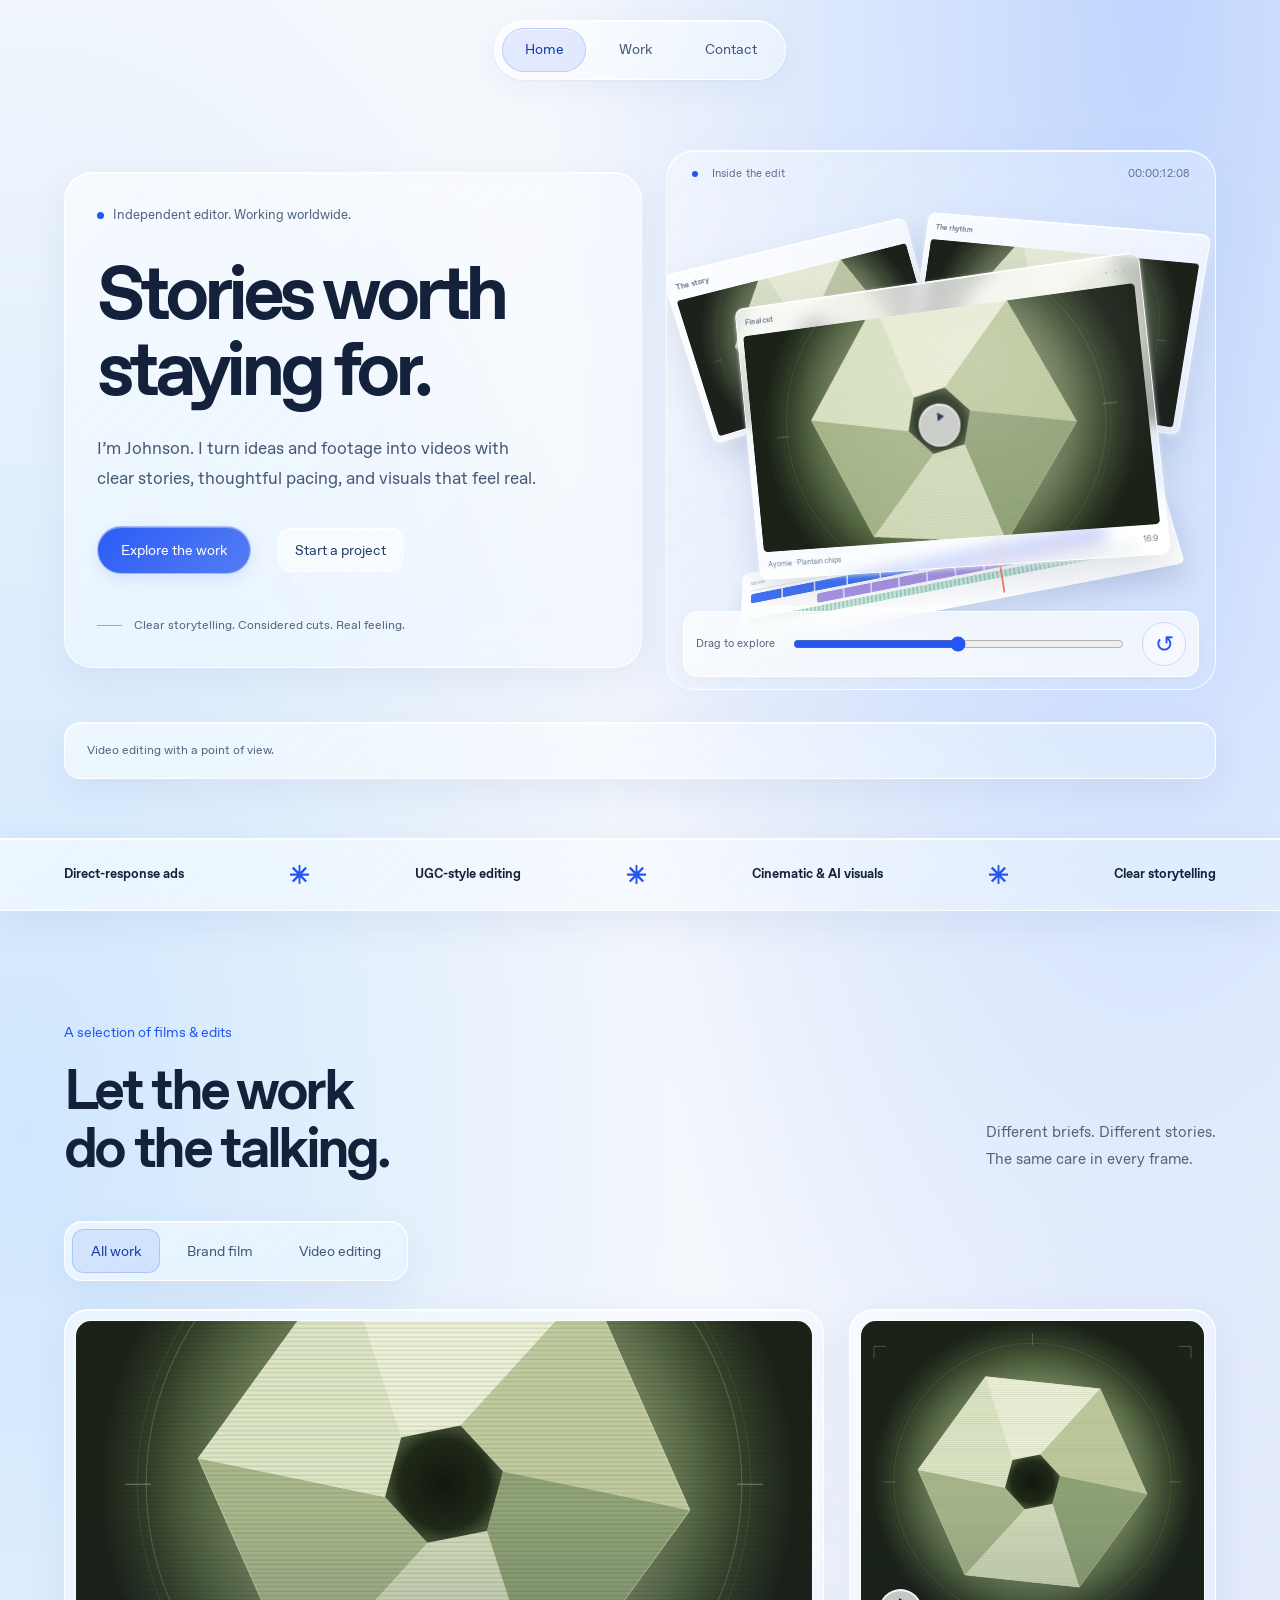
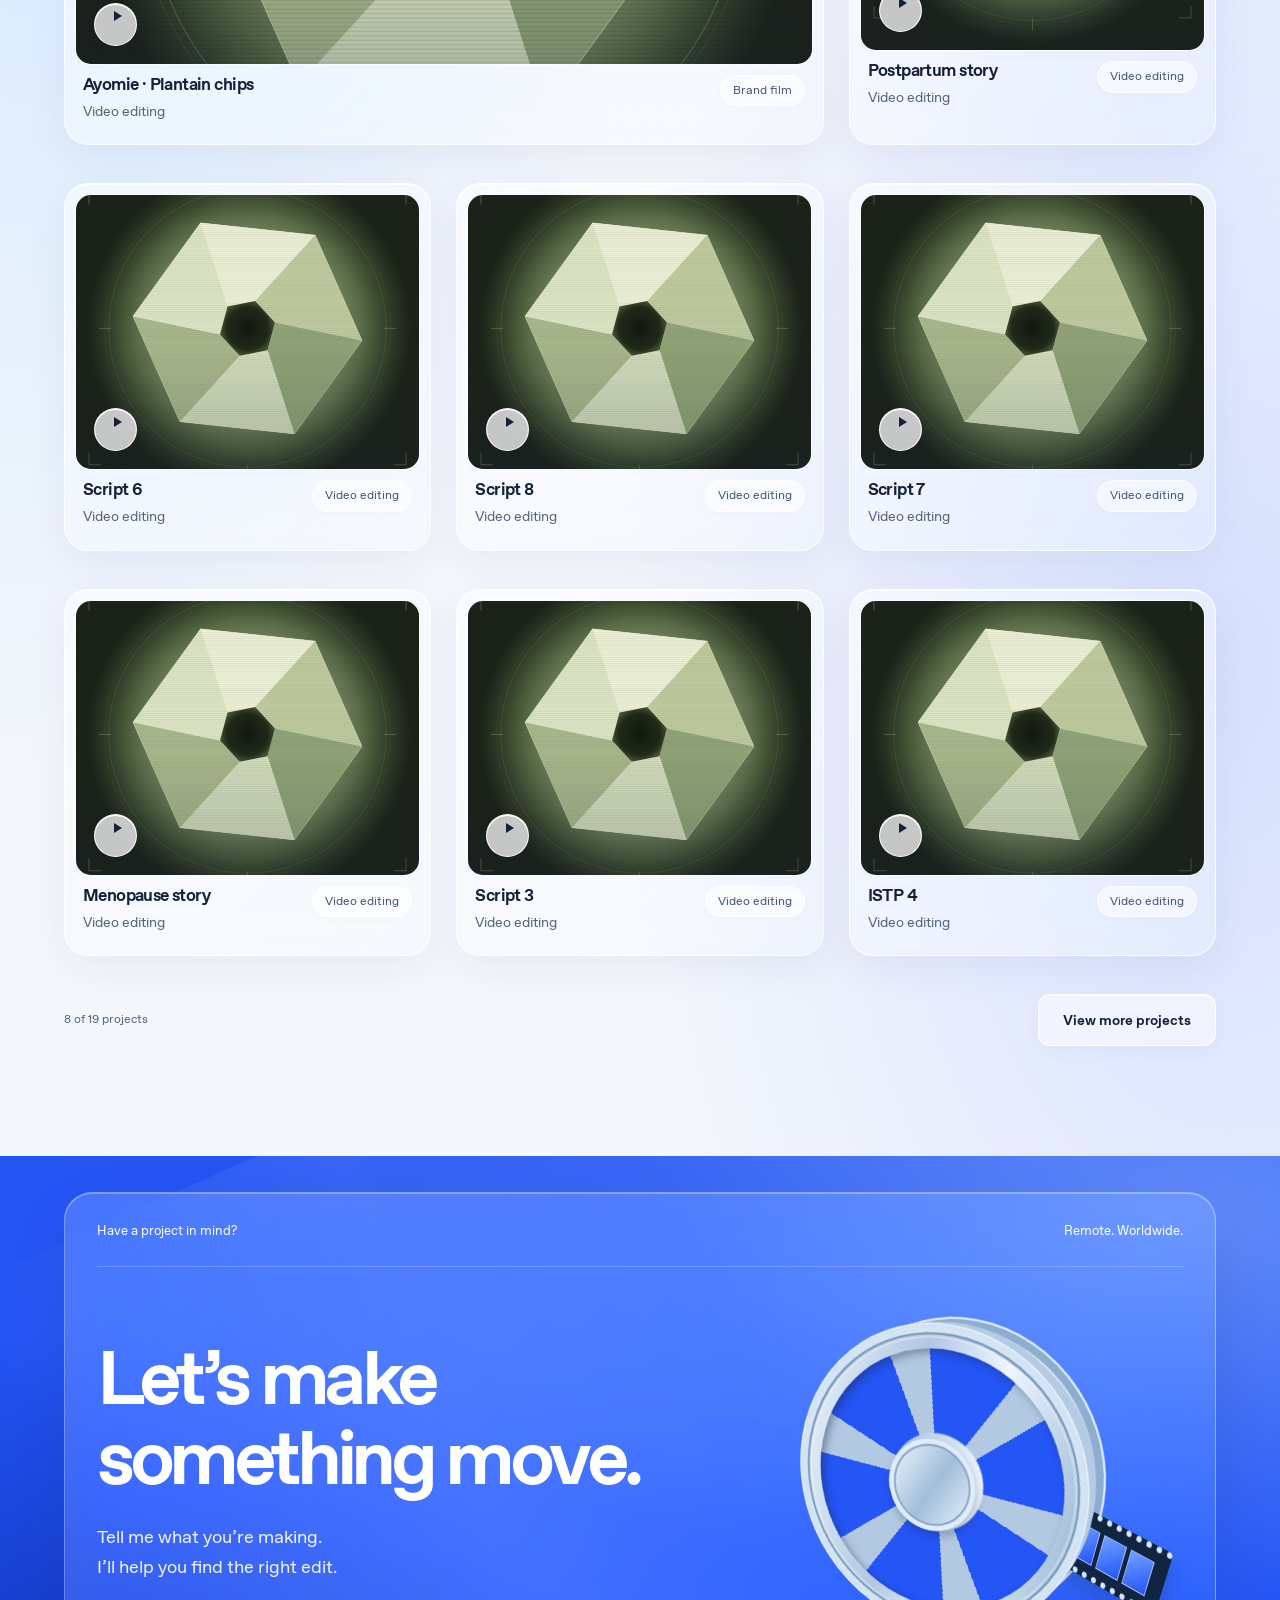
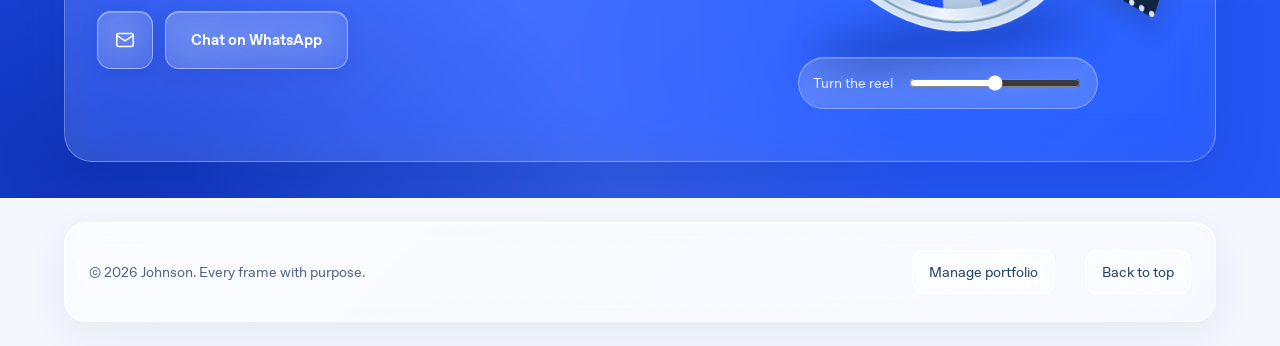
==== commit 9eeeb81d: "Load site-wide glass and 3D hover update" ====
--- a/index.html
+++ b/index.html
@@ -1,4 +1,4 @@
-<!doctype html><html lang="en"><head><meta charset="UTF-8"><meta name="viewport" content="width=device-width,initial-scale=1"><title>Johnson — Video Editor</title><meta name="description" content="Johnson’s video editing portfolio. Explore selected films and get in touch."><link rel="stylesheet" href="/styles.css?v=glass-1"></head><body><div class="portfolio-root">
+<!doctype html><html lang="en"><head><meta charset="UTF-8"><meta name="viewport" content="width=device-width,initial-scale=1"><title>Johnson — Video Editor</title><meta name="description" content="Johnson’s video editing portfolio. Explore selected films and get in touch."><link rel="stylesheet" href="/styles.css?v=glass-2"></head><body><div class="portfolio-root">
  <a class="skip-link" href="#main">Skip to content</a>
  <header class="header wrap"><nav class="minimal-nav" aria-label="Main navigation"><a href="#home" aria-current="location">Home</a><a href="#work">Work</a><a href="#contact">Contact</a></nav></header>
  <main id="main"><section id="home" class="hero wrap" aria-labelledby="hero-title">
@@ -9,6 +9,7 @@
  <section id="work" class="work section wrap" aria-labelledby="work-title"><div class="section-heading"><div><span class="section-kicker">A selection of films & edits</span><h2 id="work-title">Let the work<br>do the talking.</h2></div><p>Different briefs. Different stories.<br>The same care in every frame.</p></div><div id="project-filters" class="filters" aria-label="Filter projects" hidden></div><div id="project-grid" class="project-grid" hidden></div><div id="work-empty" class="work-empty"><span class="empty-play" aria-hidden="true">▶︎</span><div><h3>A new collection is taking shape.</h3><p>Get in touch for samples relevant to your project.</p><a class="text-link" href="mailto:Johnsoneniwaye@gmail.com?subject=Portfolio%20samples">Request work samples</a></div></div><div class="work-more"><span id="project-count" aria-live="polite"></span><button class="button button-outline" id="show-more" type="button" hidden>View more projects</button></div></section>
  <section id="contact" class="contact contact-studio" aria-labelledby="contact-title"><div class="wrap"><div class="contact-top"><span>Have a project in mind?</span><span>Remote. Worldwide.</span></div><div class="contact-layout"><div class="contact-copy"><h2 id="contact-title">Let’s make<br>something move.</h2><p class="contact-intro">Tell me what you’re making.<br>I’ll help you find the right edit.</p><div class="contact-actions"><a class="button button-white" href="mailto:Johnsoneniwaye@gmail.com?subject=Let%E2%80%99s%20discuss%20a%20video%20project" data-email-icon aria-label="Email Johnson" title="Email Johnson" style="width:56px;padding:16px"><svg xmlns="http://www.w3.org/2000/svg" width="24" height="24" viewBox="0 0 24 24" fill="none" stroke="currentColor" stroke-width="1.7" stroke-linecap="round" stroke-linejoin="round" aria-hidden="true" focusable="false"><rect x="3" y="5" width="18" height="14" rx="2"></rect><path d="m3 7 9 6 9-6"></path></svg></a><a class="button button-outline" href="https://wa.me/2348163060896?text=Hi%20Johnson%2C%20I%27d%20like%20to%20discuss%20a%20video%20project." target="_blank" rel="noopener noreferrer">Chat on WhatsApp</a></div></div><div class="reel-space"><div class="reel-shadow" aria-hidden="true"></div><div class="reel-model" id="contact-reel" aria-hidden="true"><div class="reel-depth"></div><div class="reel-disc reel-disc-back"></div><div class="reel-disc reel-disc-front"><div class="reel-spokes"></div><div class="reel-hub"></div><div class="reel-rim"></div></div><div class="film-tail"><i></i><i></i><i></i><i></i></div></div><div class="reel-control"><label for="reel-turn">Turn the reel</label><input id="reel-turn" type="range" min="-35" max="35" value="0" aria-label="Turn the 3D film reel"></div></div></div></div></section>
  </main><footer class="footer wrap"><p>© <span id="year">2026</span> Johnson. Every frame with purpose.</p><a href="/admin.html">Manage portfolio</a><a href="#">Back to top</a></footer>
- <dialog id="video-dialog" class="video-dialog" aria-labelledby="video-title"><div class="dialog-top"><h2 id="video-title">Project</h2><button id="close-video" class="close-video" type="button" aria-label="Close video">×</button></div><div id="video-container" class="video-container"></div><p id="video-description" class="video-description"></p><a id="youtube-fallback" class="text-link" target="_blank" rel="noopener noreferrer">Watch on YouTube</a></dialog></div><script src="/app.js?v=email-icon-1" defer></script></body></html>
+ <dialog id="video-dialog" class="video-dialog" aria-labelledby="video-title"><div class="dialog-top"><h2 id="video-title">Project</h2><button id="close-video" class="close-video" type="button" aria-label="Close video">×</button></div><div id="video-container" class="video-container"></div><p id="video-description" class="video-description"></p><a id="youtube-fallback" class="text-link" target="_blank" rel="noopener noreferrer">Watch on YouTube</a></dialog></div><script src="/app.js?v=glass-2" defer></script></body></html>
 
 
+
--- a/styles.css
+++ b/styles.css
@@ -150,3 +150,100 @@
  .contact-studio .contact-actions .button,.reel-control{background:#4a72f3;backdrop-filter:none;-webkit-backdrop-filter:none}
 }
 
+
+/* Site-wide glass surfaces and clearly visible, pointer-responsive controls. */
+:root{--glass-edge:#ffffffd9;--glass-shadow:inset 0 1px 0 #ffffffe6,0 12px 38px #24447b12;--muted:#53647d}
+body{background-image:radial-gradient(ellipse at 90% 0%,#aac8ffb3,transparent 37%),radial-gradient(ellipse at 2% 32%,#b7dcff99,transparent 37%),radial-gradient(ellipse at 96% 64%,#c2d2ff99,transparent 35%)}
+.hero{gap:24px}
+.hero-copy,.hero-foot,.focus-strip,.project-card,.filters,.footer,.work-empty{
+ background:linear-gradient(135deg,#ffffff91,#ffffff38);border:1px solid var(--glass-edge);
+ box-shadow:var(--glass-shadow);-webkit-backdrop-filter:blur(18px) saturate(135%);backdrop-filter:blur(18px) saturate(135%);
+}
+.hero-copy{border-radius:28px;padding:32px;min-width:0}
+.hero h1{font-size:clamp(54px,5.9vw,84px)}
+.hero-foot{border-radius:16px;padding:18px 22px;margin-top:8px}
+.hero-intro{color:#465872}
+.hero-note{color:#53647d}
+.focus-strip{border-inline:0}
+.project-card{padding:10px;border-radius:24px}
+.project-card .project-play{border-radius:16px}
+.project-info{padding:8px 8px 12px}
+.project-info>span{background:#ffffff8f;color:#435775;border-radius:999px;padding:5px 12px;align-self:flex-start}
+.project-card:hover{border-color:#fff;box-shadow:inset 0 1px 0 #fff,0 18px 42px #2455f522}
+.filters{width:fit-content;max-width:100%;border-radius:18px;gap:8px;padding:7px;margin-bottom:28px;flex-wrap:wrap}
+.filters button{border:1px solid transparent;border-radius:12px;padding:9px 18px;min-height:44px;color:#435775}
+.filters button[aria-pressed=true]{background:#2455f51c;color:#153bab;border:1px solid #2455f538}
+.filters button[aria-pressed=true]:after{display:none}
+.footer{border-radius:22px;padding:24px;margin-block:24px;color:#53647d;min-height:100px}
+.work-empty{border-radius:24px}
+.header .minimal-nav{padding:7px;gap:7px;perspective:700px;border-color:#fff;background:linear-gradient(135deg,#ffffffab,#ffffff57)}
+.header .minimal-nav>a{border:1px solid transparent;color:#435775;min-width:84px;min-height:44px}
+.header .minimal-nav>a[aria-current=location]{background:#2455f51c;color:#153bab;border-color:#2455f530;box-shadow:inset 0 1px 0 #ffffffb3}
+:is(.button,.minimal-nav>a,.filters button,.hero-actions .text-link,.footer>a,.close-video,#reset-scene,.video-dialog .text-link){
+ --ui-rx:-5deg;--ui-ry:5deg;
+ transform:perspective(650px) translateY(0) rotateX(0) rotateY(0);
+ transition:transform .24s var(--ease),background .2s,color .2s,border-color .2s,box-shadow .24s;
+}
+.hero-actions .text-link,.footer>a,.video-dialog .text-link{
+ display:inline-flex;align-items:center;justify-content:center;min-height:44px;padding:9px 16px;
+ border:1px solid #ffffffd9;border-radius:12px;background:#ffffff6b;color:#243e68;font-weight:400;
+ box-shadow:inset 0 1px 0 #ffffffc9;-webkit-backdrop-filter:blur(12px);backdrop-filter:blur(12px);
+}
+:is(.minimal-nav>a,.filters button,.hero-actions .text-link,.footer>a,.video-dialog .text-link):focus-visible{
+ background:#2455f5;color:#fff;border-color:#fff;box-shadow:inset 0 1px 0 #ffffff80,0 8px 24px #2455f54d;
+}
+:is(.button,.close-video,#reset-scene):focus-visible{box-shadow:inset 0 1px 0 #ffffff80,0 0 0 4px #2455f526}
+.contact-studio .contact-actions .button:focus-visible{background:#ffffff40;box-shadow:0 0 0 4px #ffffff26}
+.contact-studio>.wrap{background:linear-gradient(135deg,#ffffff30,#ffffff0f)}
+.reel-control{background:#ffffff21}
+.stage-controls{background:#ffffffa6}
+@media(hover:hover) and (pointer:fine){
+ :is(.button,.minimal-nav>a,.filters button,.hero-actions .text-link,.footer>a,.close-video,#reset-scene,.video-dialog .text-link):hover{
+  transform:perspective(650px) translateY(-5px) rotateX(var(--ui-rx)) rotateY(var(--ui-ry)) scale(1.025);
+  border-color:#fff;box-shadow:inset 0 1px 0 #ffffffa6,0 12px 24px #163fa747;
+ }
+ .header .minimal-nav>a:hover,.filters button:hover,.hero-actions .text-link:hover,.footer>a:hover,.video-dialog .text-link:hover{
+  background:linear-gradient(135deg,#3167f7eb,#1948d9eb);color:#fff;border-color:#ffffffba;
+ }
+ .hero-actions .button:hover{background:linear-gradient(135deg,#477aff,#1643cf)}
+ .work-more .button:hover{background:#2455f5;color:#fff}
+ .contact-studio .contact-actions .button:hover{background:linear-gradient(135deg,#ffffff57,#ffffff2b);color:#fff;box-shadow:inset 0 1px 0 #ffffffb3,0 14px 30px #071f7c66}
+ .close-video:hover,#reset-scene:hover{background:#2455f5;color:#fff}
+}
+:is(.button,.minimal-nav>a,.filters button,.hero-actions .text-link,.footer>a,.close-video,#reset-scene,.video-dialog .text-link):active{
+ transform:perspective(650px) translateY(1px) scale(.97);
+ box-shadow:inset 0 2px 7px #14213a22;
+}
+@media(max-width:1050px){
+ .hero-copy{padding:24px}
+ .hero h1{font-size:clamp(48px,5.8vw,66px)}
+ .hero-actions{gap:12px;flex-wrap:wrap}
+}
+@media(max-width:760px){
+ .hero-copy{padding:26px 22px;border-radius:24px}
+ .hero h1{font-size:clamp(42px,10vw,72px)}
+ .hero-intro{font-size:15px}
+ .hero-note{font-size:10px;gap:8px}
+ .hero-foot{padding:16px;font-size:10px}
+ .header .minimal-nav{gap:4px;padding:5px}
+ .header .minimal-nav>a{padding:8px 14px;min-width:72px}
+ .project-grid{gap:20px 12px}
+ .project-card{padding:6px;border-radius:18px}
+ .project-card .project-play{border-radius:12px}
+ .project-info{padding:8px 5px 10px}
+ .project-info>span{font-size:10px;padding:4px 8px}
+ .filters{gap:3px;padding:5px;border-radius:16px}
+ .filters button{font-size:12px;padding:8px 11px}
+ .footer{padding:20px;gap:12px;font-size:12px}
+ .footer>a{padding:8px 12px}
+}
+@supports not ((backdrop-filter:blur(1px)) or (-webkit-backdrop-filter:blur(1px))){
+ .hero-copy,.hero-foot,.project-card,.filters,.footer,.work-empty{background:#edf3fd}
+}
+@media(prefers-reduced-transparency:reduce){
+ .hero-copy,.hero-foot,.focus-strip,.project-card,.filters,.footer,.work-empty{background:#edf3fd;backdrop-filter:none;-webkit-backdrop-filter:none}
+}
+@media(prefers-reduced-motion:reduce){
+ :is(.button,.minimal-nav>a,.filters button,.hero-actions .text-link,.footer>a,.close-video,#reset-scene,.video-dialog .text-link):is(:hover,:active,:focus-visible){transform:none}
+}
+
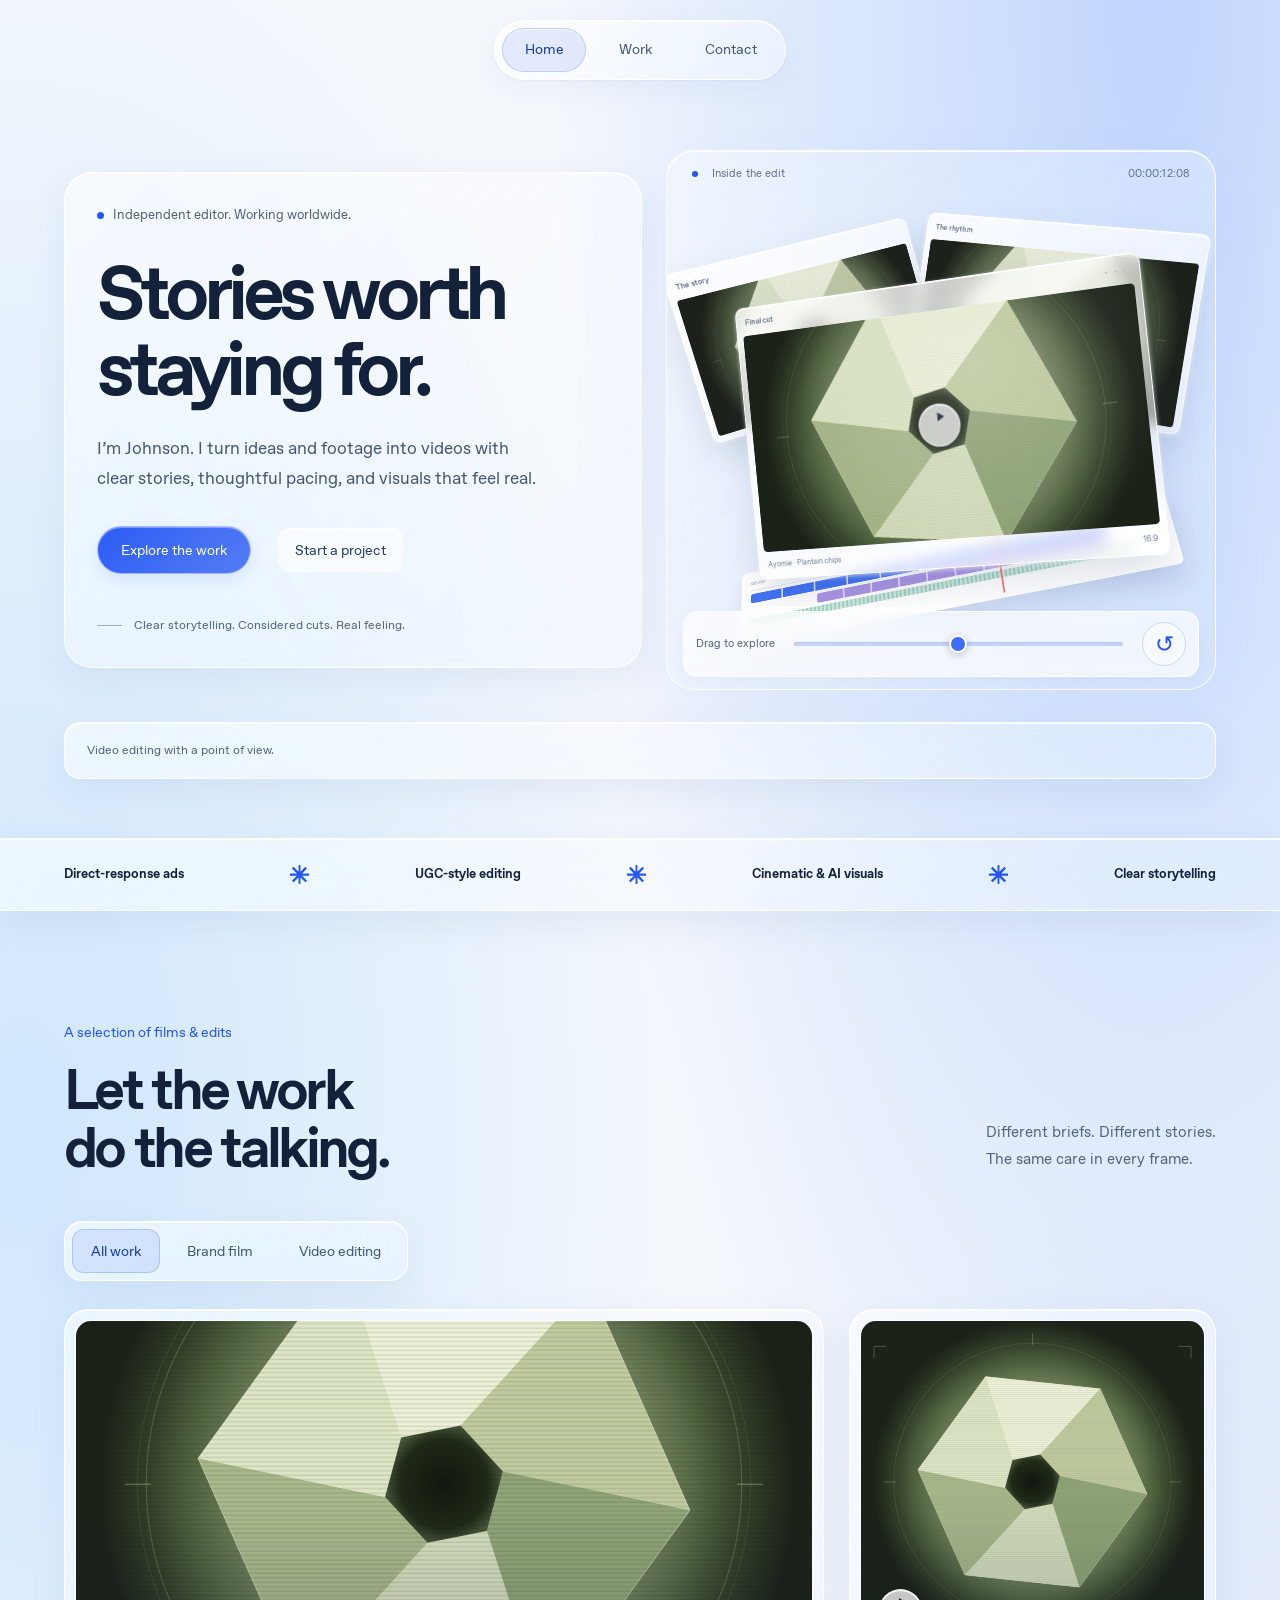
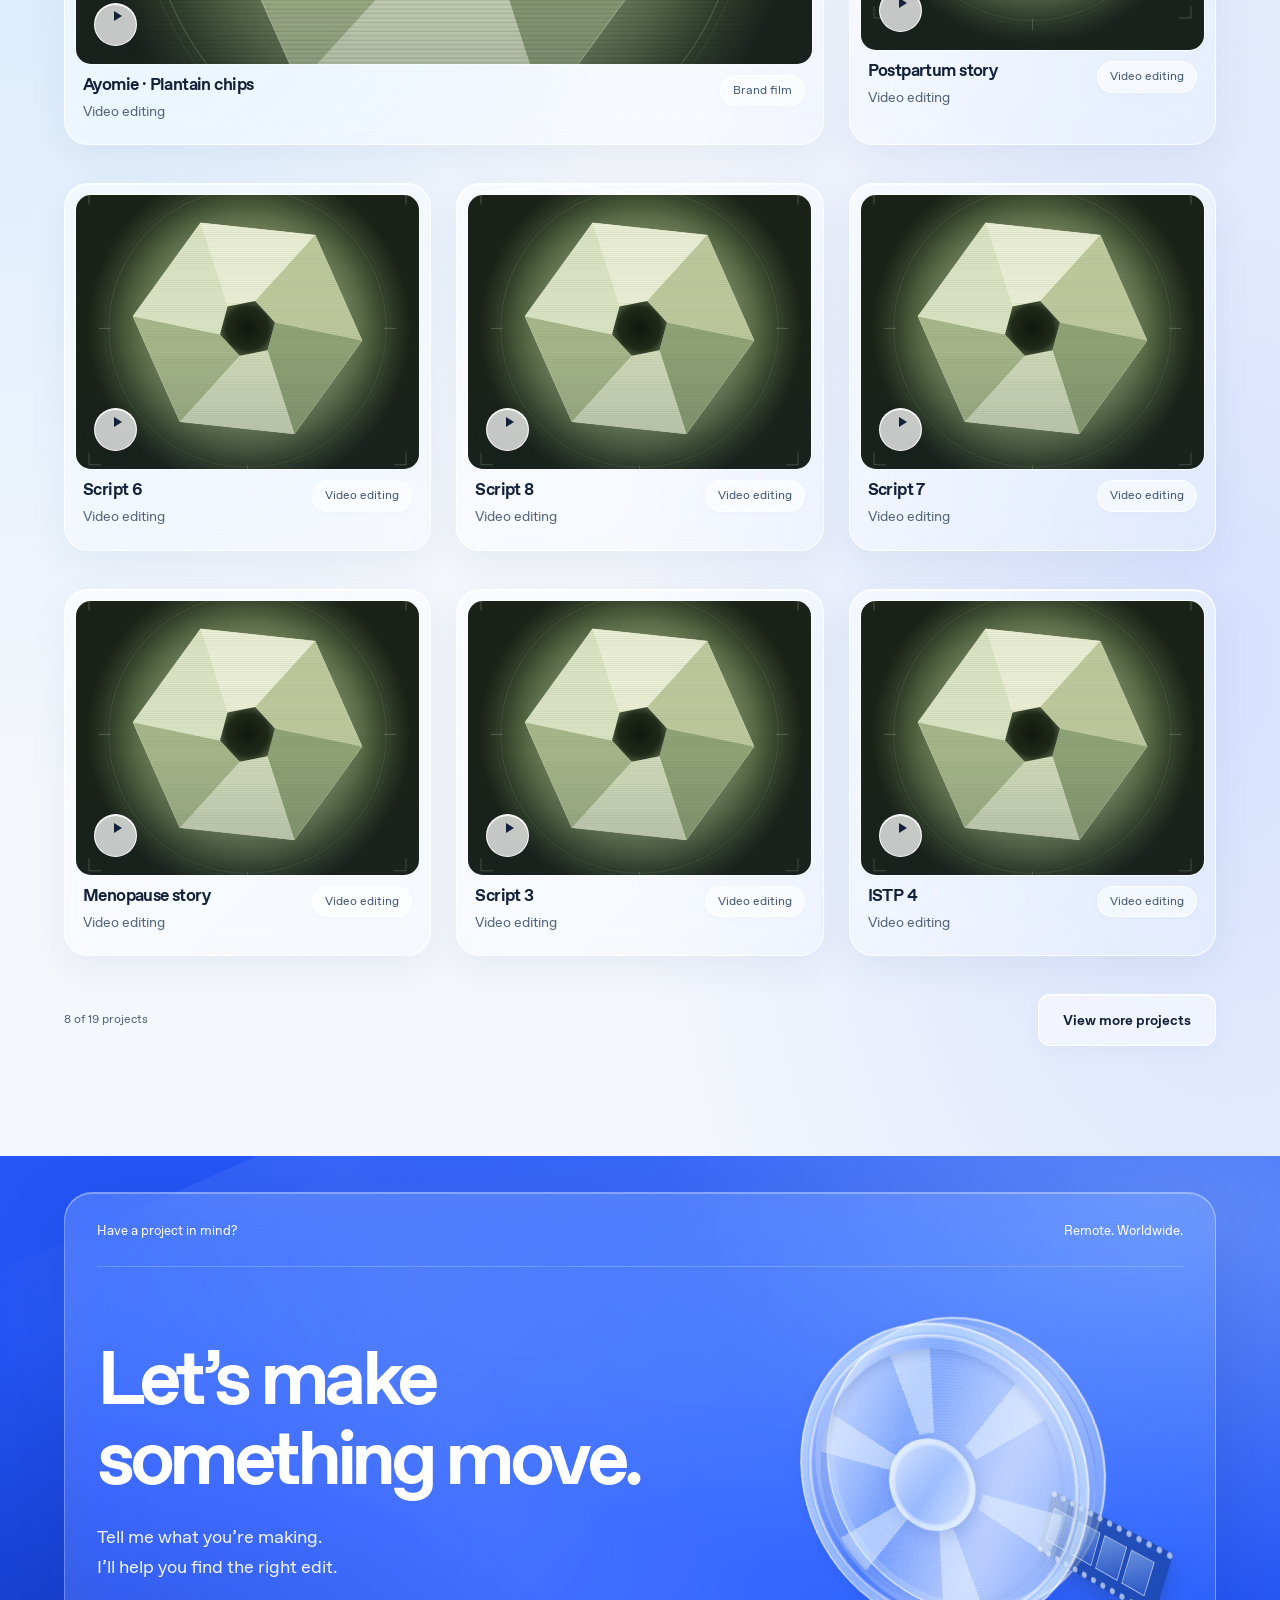
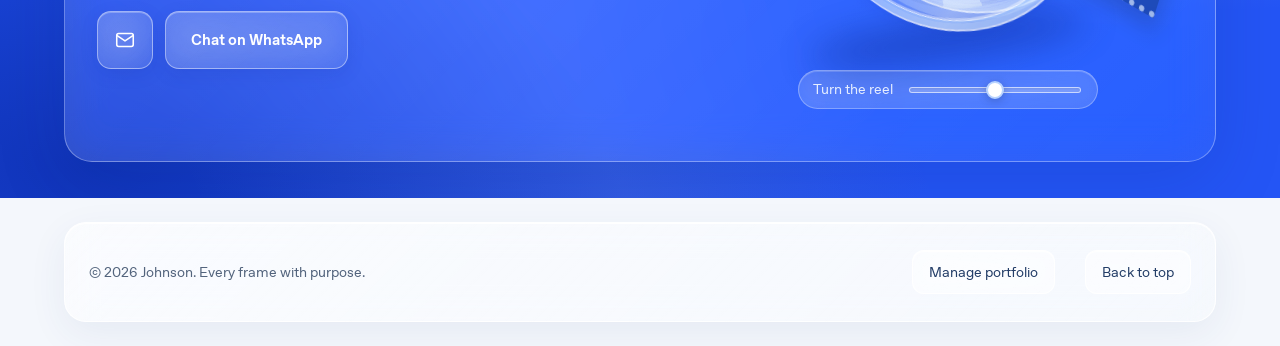
==== commit 3e84e214: "Refresh complete glass material design version" ====
--- a/index.html
+++ b/index.html
@@ -1,4 +1,4 @@
-<!doctype html><html lang="en"><head><meta charset="UTF-8"><meta name="viewport" content="width=device-width,initial-scale=1"><title>Johnson — Video Editor</title><meta name="description" content="Johnson’s video editing portfolio. Explore selected films and get in touch."><link rel="stylesheet" href="/styles.css?v=glass-2"></head><body><div class="portfolio-root">
+<!doctype html><html lang="en"><head><meta charset="UTF-8"><meta name="viewport" content="width=device-width,initial-scale=1"><title>Johnson — Video Editor</title><meta name="description" content="Johnson’s video editing portfolio. Explore selected films and get in touch."><link rel="stylesheet" href="/styles.css?v=glass-3"></head><body><div class="portfolio-root">
  <a class="skip-link" href="#main">Skip to content</a>
  <header class="header wrap"><nav class="minimal-nav" aria-label="Main navigation"><a href="#home" aria-current="location">Home</a><a href="#work">Work</a><a href="#contact">Contact</a></nav></header>
  <main id="main"><section id="home" class="hero wrap" aria-labelledby="hero-title">
--- a/styles.css
+++ b/styles.css
@@ -247,3 +247,18 @@
  :is(.button,.minimal-nav>a,.filters button,.hero-actions .text-link,.footer>a,.close-video,#reset-scene,.video-dialog .text-link):is(:hover,:active,:focus-visible){transform:none}
 }
 
+ /* Optical glass material for the reel and tactile glass slider controls. */
+.reel-disc{background:linear-gradient(125deg,#ffffff9c,#c2ddff24 38%,#ffffff61 64%,#8bb6ff24);border-color:#ffffffab;box-shadow:inset 0 0 0 7px #e0efff59,inset 0 0 0 10px #9fc7ff4d,0 3px 15px #0a2c9c1a}
+.reel-disc-back{box-shadow:inset 0 0 0 8px #c0dbff42}
+.reel-depth{background:repeating-radial-gradient(circle,#c8e4ff40 0 2px,#ffffff14 2px 3px);box-shadow:0 0 0 10px #dcefff40}
+.reel-spokes{background:repeating-conic-gradient(from 12deg,transparent 0 41deg,#e8f4ff80 41deg 60deg);box-shadow:inset 3px 4px 12px #102b8a33}
+.reel-hub{background:linear-gradient(140deg,#ffffffd6,#b5d5ff45 52%,#ffffff85);box-shadow:0 6px 18px #071f7c26,inset 0 0 0 5px #e7f4ff80,inset 0 0 0 7px #ffffff47}
+.reel-rim{border-color:#ffffffd9;box-shadow:0 0 0 2px #aecfff80,inset 0 0 0 2px #ffffff66}
+.film-tail{background:#10327480;border-color:#d7e7ffb3}
+.film-tail i{background:linear-gradient(145deg,#a8ceff80,#5f8aff33)}
+.stage-controls input[type=range],.reel-control input[type=range]{-webkit-appearance:none;appearance:none;height:6px;border:1px solid #ffffff99;border-radius:999px;background:#2455f52e;box-shadow:inset 0 1px 3px #14213a20;cursor:ew-resize}
+.reel-control input[type=range]{background:#ffffff40}
+.stage-controls input[type=range]::-webkit-slider-thumb,.reel-control input[type=range]::-webkit-slider-thumb{-webkit-appearance:none;width:18px;height:18px;border-radius:50%;border:2px solid #fff;background:#3f6df5;box-shadow:0 2px 8px #14213a40}
+.reel-control input[type=range]::-webkit-slider-thumb{background:#fff;border-color:#b8d3ff}
+.stage-controls input[type=range]::-moz-range-thumb,.reel-control input[type=range]::-moz-range-thumb{width:15px;height:15px;border-radius:50%;border:2px solid #fff;background:#3f6df5;box-shadow:0 2px 8px #14213a40}
+.reel-control input[type=range]::-moz-range-thumb{background:#fff;border-color:#b8d3ff}
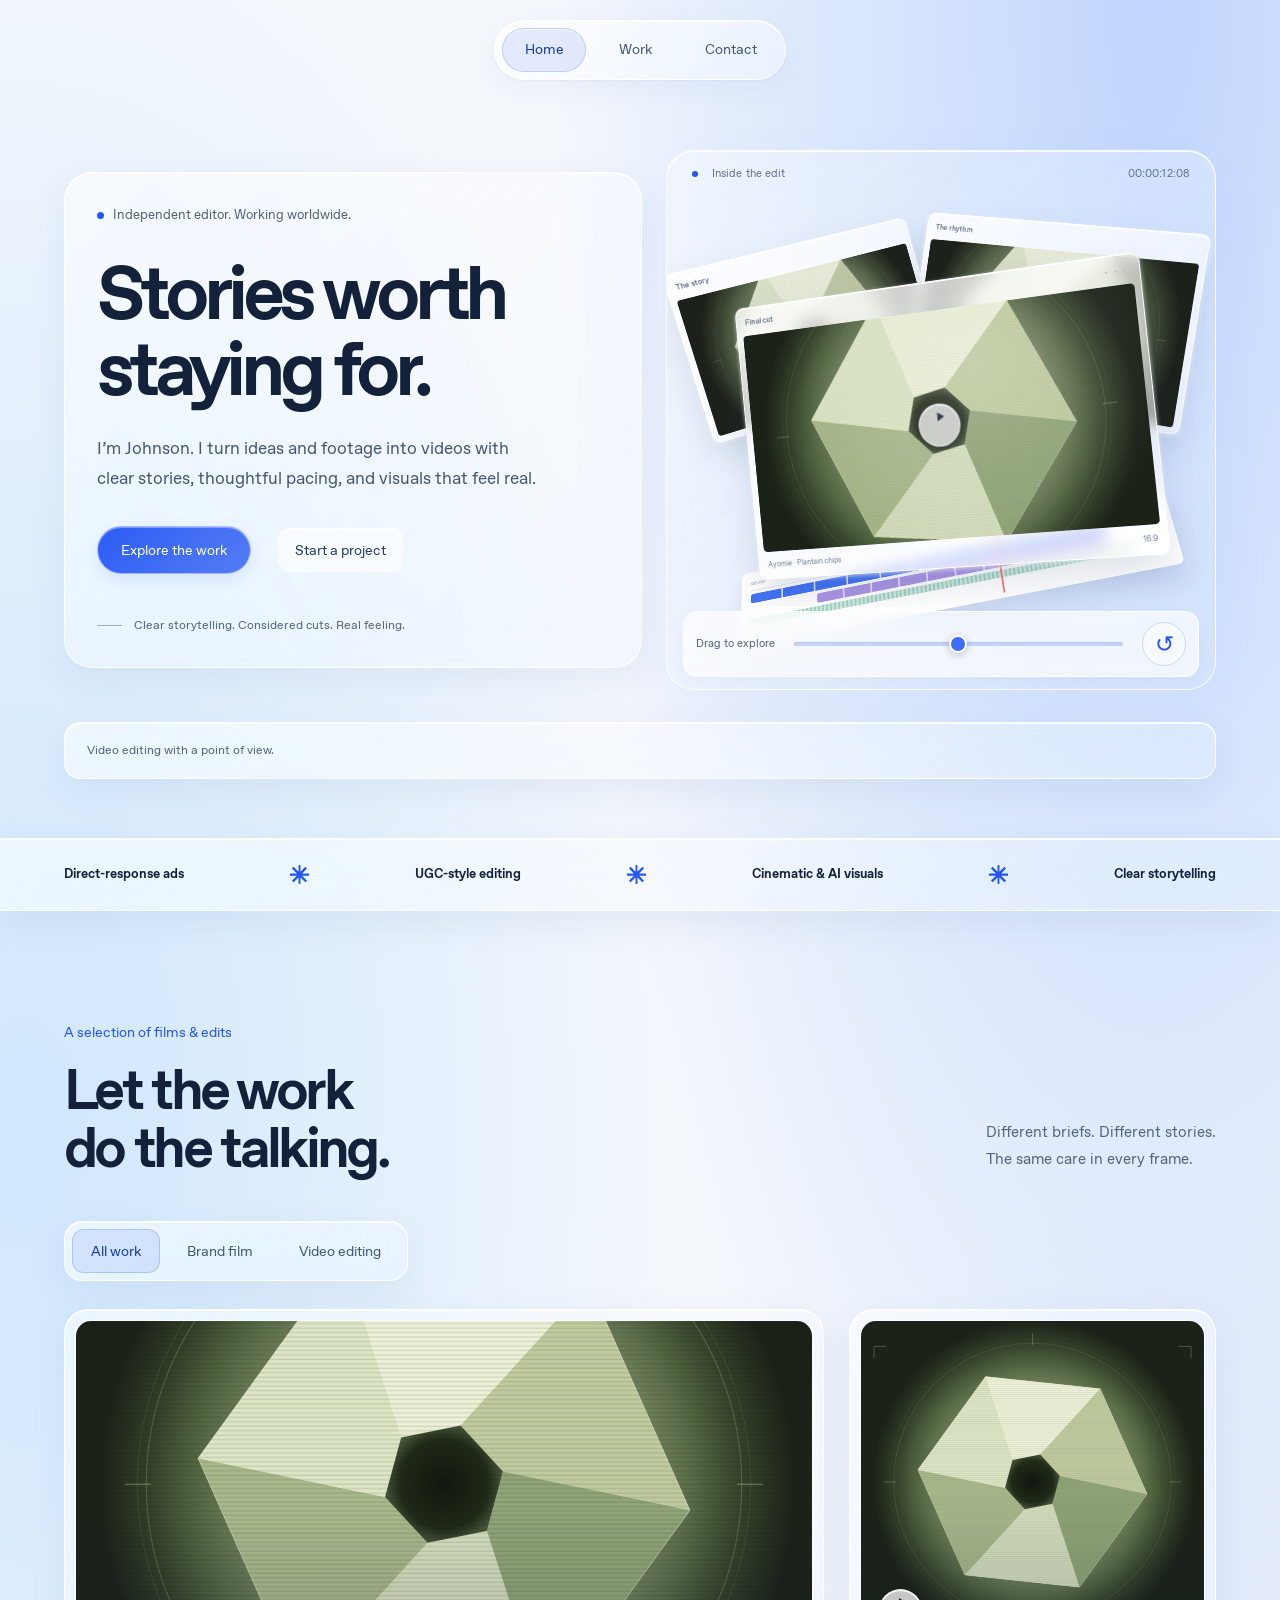
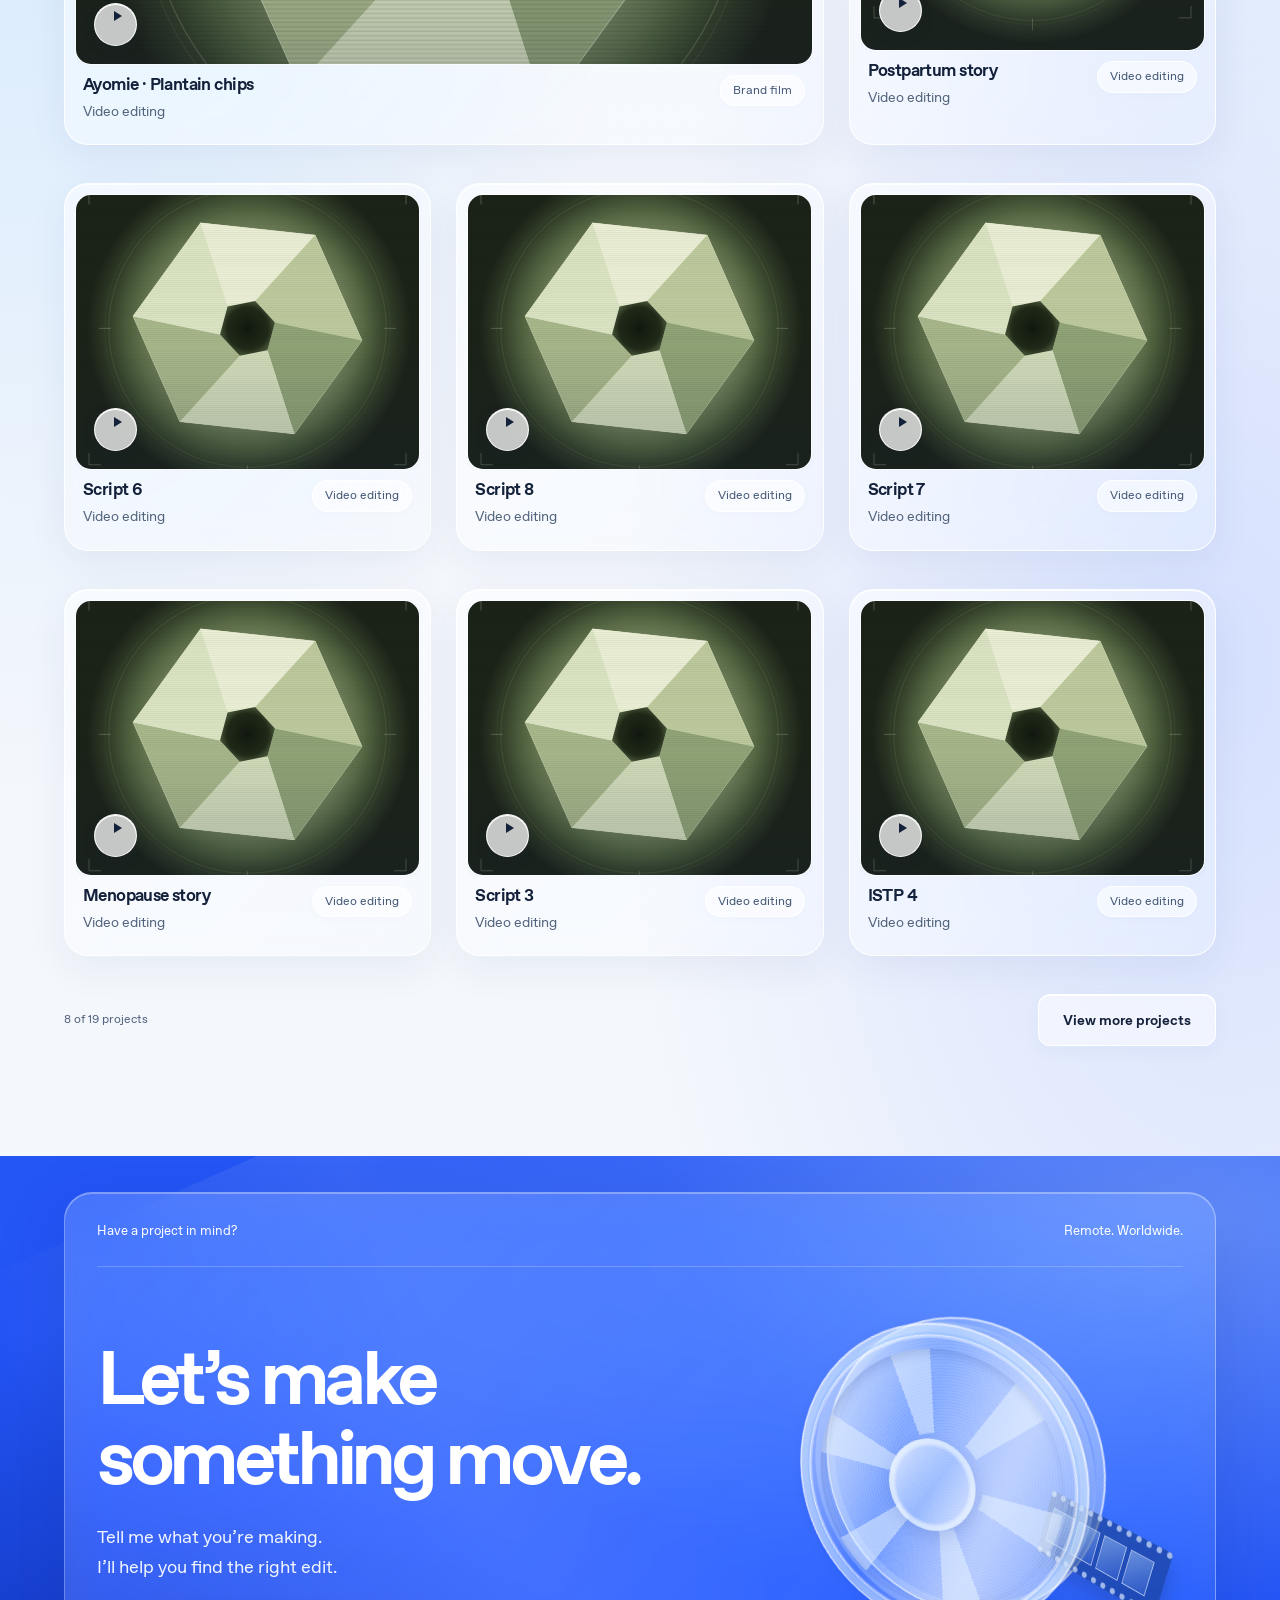
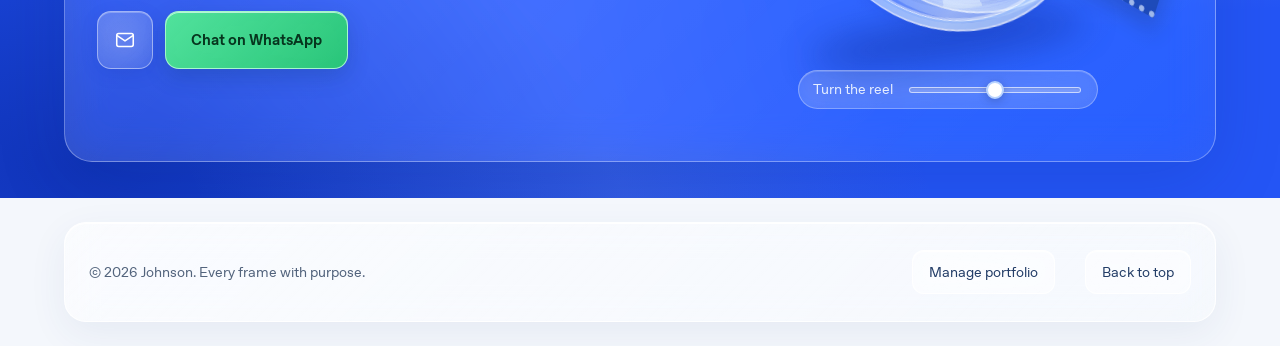
==== commit 00a97a18: "Refresh stylesheet for green WhatsApp button" ====
--- a/index.html
+++ b/index.html
@@ -1,4 +1,4 @@
-<!doctype html><html lang="en"><head><meta charset="UTF-8"><meta name="viewport" content="width=device-width,initial-scale=1"><title>Johnson — Video Editor</title><meta name="description" content="Johnson’s video editing portfolio. Explore selected films and get in touch."><link rel="stylesheet" href="/styles.css?v=glass-3"></head><body><div class="portfolio-root">
+<!doctype html><html lang="en"><head><meta charset="UTF-8"><meta name="viewport" content="width=device-width,initial-scale=1"><title>Johnson — Video Editor</title><meta name="description" content="Johnson’s video editing portfolio. Explore selected films and get in touch."><link rel="stylesheet" href="/styles.css?v=whatsapp-green-1"></head><body><div class="portfolio-root">
  <a class="skip-link" href="#main">Skip to content</a>
  <header class="header wrap"><nav class="minimal-nav" aria-label="Main navigation"><a href="#home" aria-current="location">Home</a><a href="#work">Work</a><a href="#contact">Contact</a></nav></header>
  <main id="main"><section id="home" class="hero wrap" aria-labelledby="hero-title">
@@ -13,3 +13,4 @@
 
 
 
+
--- a/styles.css
+++ b/styles.css
@@ -262,3 +262,21 @@
 .reel-control input[type=range]::-webkit-slider-thumb{background:#fff;border-color:#b8d3ff}
 .stage-controls input[type=range]::-moz-range-thumb,.reel-control input[type=range]::-moz-range-thumb{width:15px;height:15px;border-radius:50%;border:2px solid #fff;background:#3f6df5;box-shadow:0 2px 8px #14213a40}
 .reel-control input[type=range]::-moz-range-thumb{background:#fff;border-color:#b8d3ff}
+
+/* WhatsApp keeps its green identity within the glass interface. */
+.contact-studio .contact-actions a[href^="https://wa.me/"]{
+ background:linear-gradient(135deg,#52eb96ed,#25d366dc);
+ color:#07351e;border-color:#b7ffd5d9;
+ box-shadow:inset 0 1px 0 #e6fff1b3,0 8px 22px #062b4930;
+}
+.contact-studio .contact-actions a[href^="https://wa.me/"]:focus-visible{
+ background:#43e38a;color:#07351e;outline-color:#fff;
+ box-shadow:inset 0 1px 0 #effff7,0 0 0 4px #93ffc34d;
+}
+@media(hover:hover) and (pointer:fine){
+ .contact-studio .contact-actions a[href^="https://wa.me/"]:hover{
+  background:linear-gradient(135deg,#75ffb0,#2fdf7d);color:#07351e;
+  border-color:#e2ffef;box-shadow:inset 0 1px 0 #f0fff7,0 14px 30px #062b4959;
+ }
+}
+
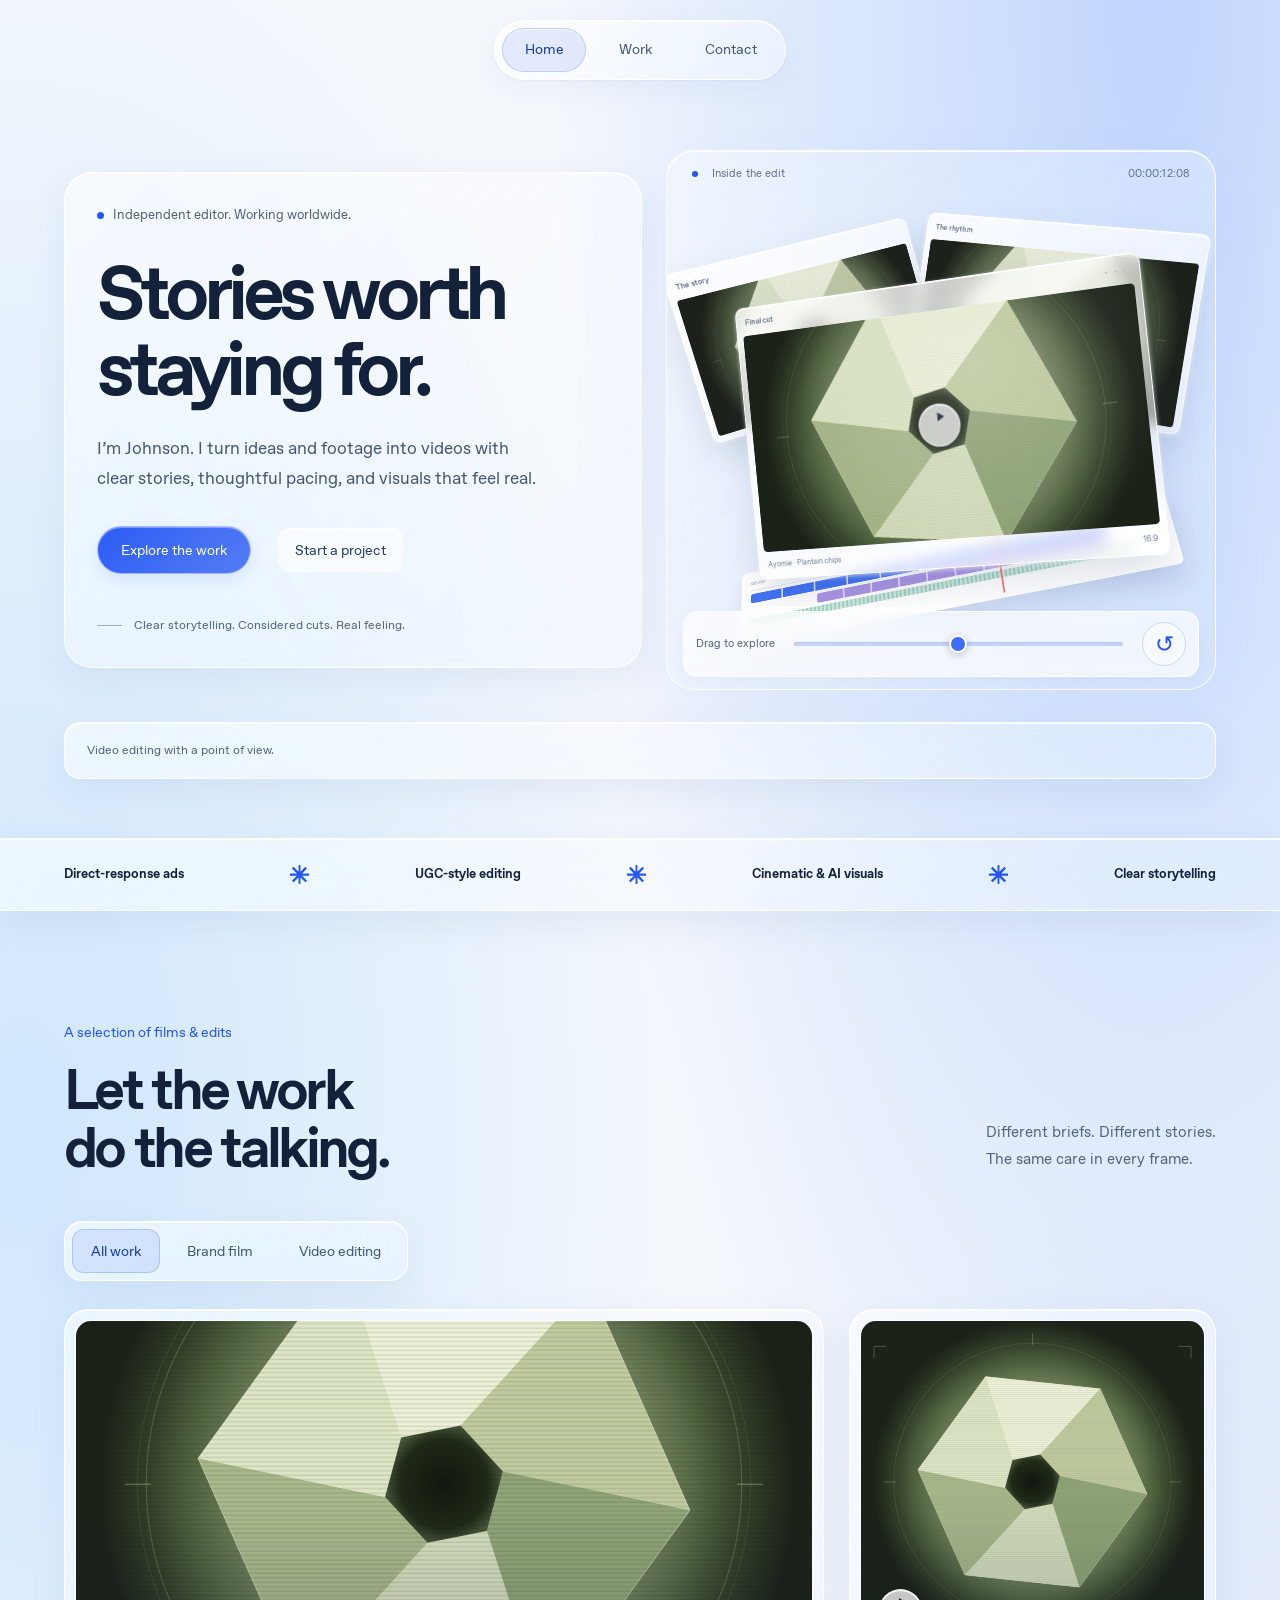
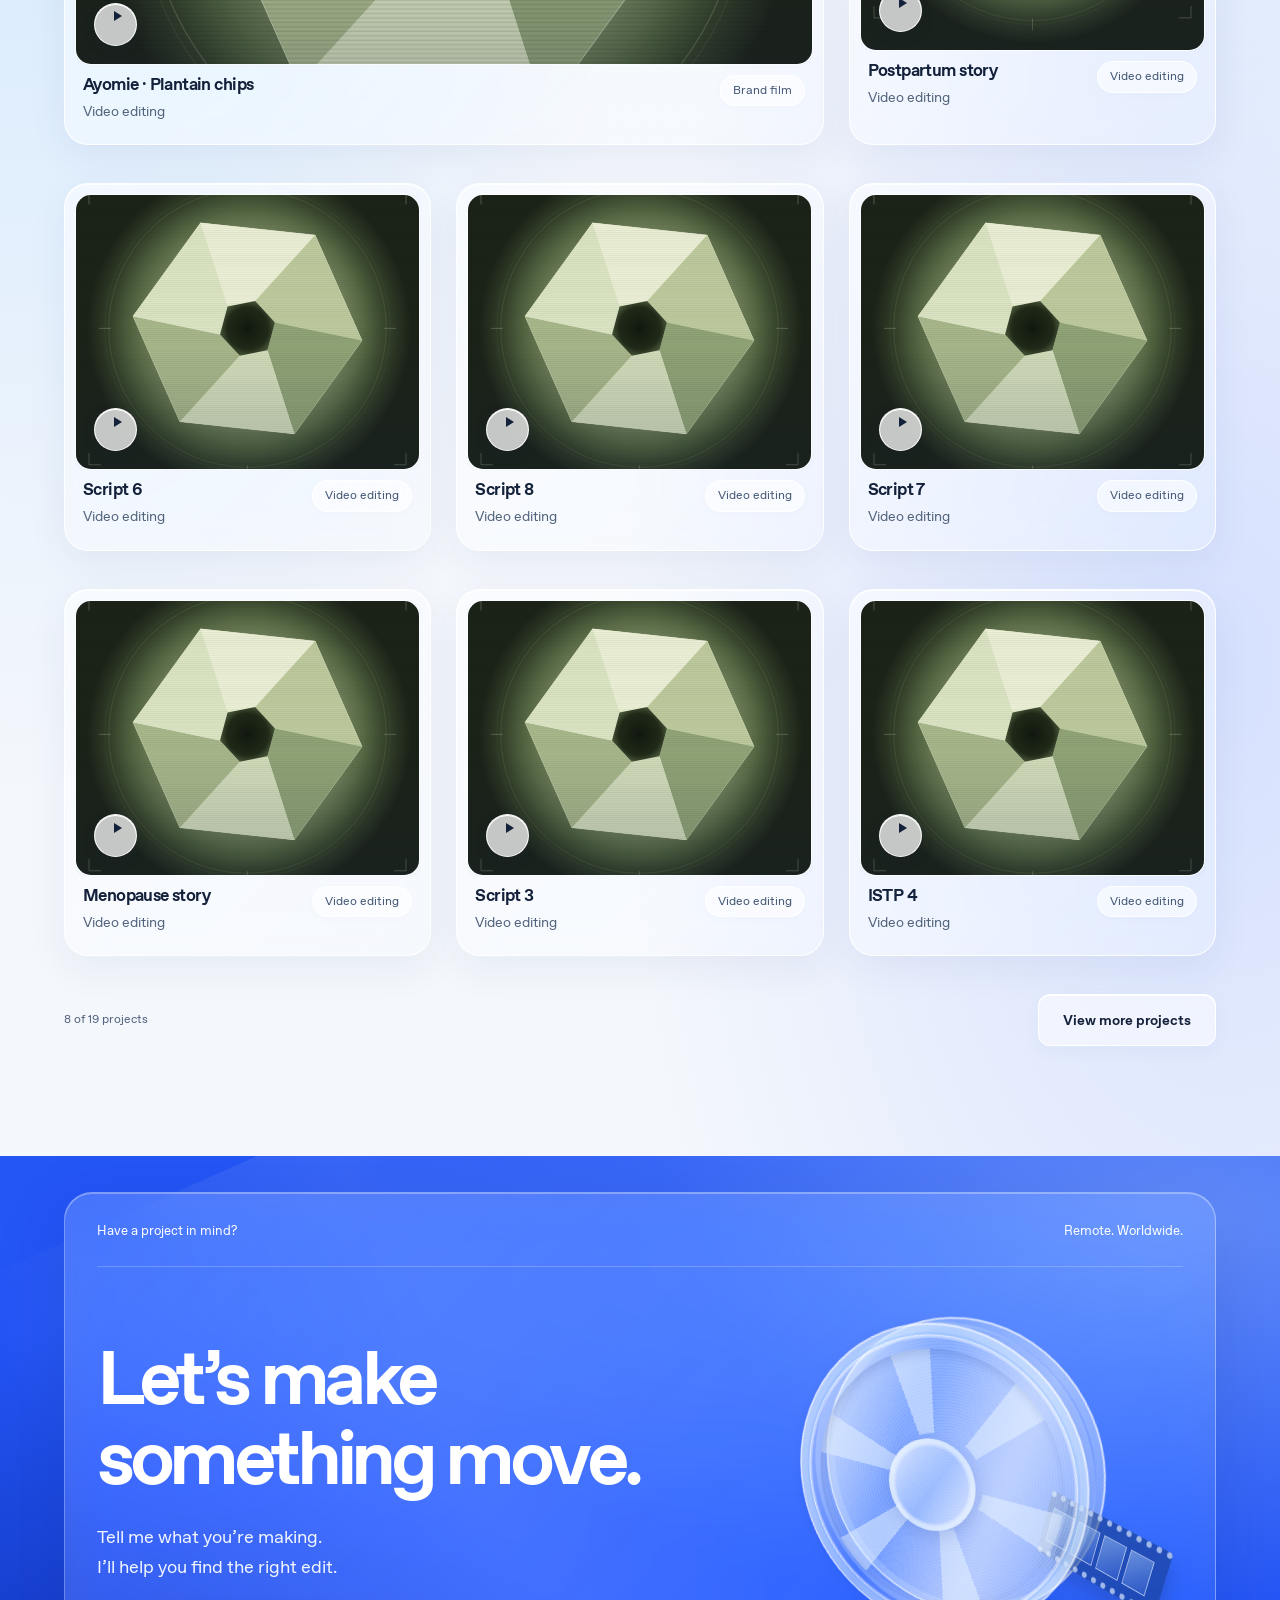
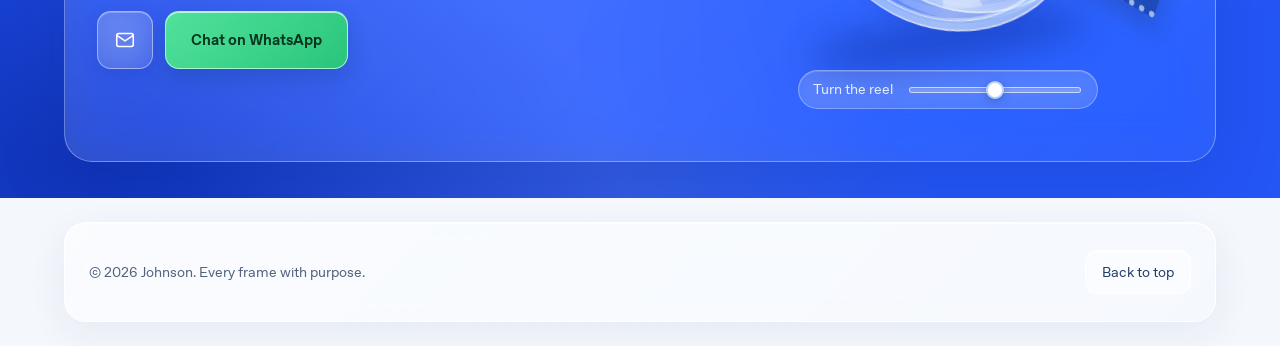
==== commit 5732be7a: "Remove Manage portfolio from public footer" ====
--- a/index.html
+++ b/index.html
@@ -8,9 +8,10 @@
  <section class="focus-strip" aria-label="Creative focus"><div class="wrap"><span>Direct-response ads</span><span aria-hidden="true">✳︎</span><span>UGC-style editing</span><span aria-hidden="true">✳︎</span><span>Cinematic & AI visuals</span><span aria-hidden="true">✳︎</span><span>Clear storytelling</span></div></section>
  <section id="work" class="work section wrap" aria-labelledby="work-title"><div class="section-heading"><div><span class="section-kicker">A selection of films & edits</span><h2 id="work-title">Let the work<br>do the talking.</h2></div><p>Different briefs. Different stories.<br>The same care in every frame.</p></div><div id="project-filters" class="filters" aria-label="Filter projects" hidden></div><div id="project-grid" class="project-grid" hidden></div><div id="work-empty" class="work-empty"><span class="empty-play" aria-hidden="true">▶︎</span><div><h3>A new collection is taking shape.</h3><p>Get in touch for samples relevant to your project.</p><a class="text-link" href="mailto:Johnsoneniwaye@gmail.com?subject=Portfolio%20samples">Request work samples</a></div></div><div class="work-more"><span id="project-count" aria-live="polite"></span><button class="button button-outline" id="show-more" type="button" hidden>View more projects</button></div></section>
  <section id="contact" class="contact contact-studio" aria-labelledby="contact-title"><div class="wrap"><div class="contact-top"><span>Have a project in mind?</span><span>Remote. Worldwide.</span></div><div class="contact-layout"><div class="contact-copy"><h2 id="contact-title">Let’s make<br>something move.</h2><p class="contact-intro">Tell me what you’re making.<br>I’ll help you find the right edit.</p><div class="contact-actions"><a class="button button-white" href="mailto:Johnsoneniwaye@gmail.com?subject=Let%E2%80%99s%20discuss%20a%20video%20project" data-email-icon aria-label="Email Johnson" title="Email Johnson" style="width:56px;padding:16px"><svg xmlns="http://www.w3.org/2000/svg" width="24" height="24" viewBox="0 0 24 24" fill="none" stroke="currentColor" stroke-width="1.7" stroke-linecap="round" stroke-linejoin="round" aria-hidden="true" focusable="false"><rect x="3" y="5" width="18" height="14" rx="2"></rect><path d="m3 7 9 6 9-6"></path></svg></a><a class="button button-outline" href="https://wa.me/2348163060896?text=Hi%20Johnson%2C%20I%27d%20like%20to%20discuss%20a%20video%20project." target="_blank" rel="noopener noreferrer">Chat on WhatsApp</a></div></div><div class="reel-space"><div class="reel-shadow" aria-hidden="true"></div><div class="reel-model" id="contact-reel" aria-hidden="true"><div class="reel-depth"></div><div class="reel-disc reel-disc-back"></div><div class="reel-disc reel-disc-front"><div class="reel-spokes"></div><div class="reel-hub"></div><div class="reel-rim"></div></div><div class="film-tail"><i></i><i></i><i></i><i></i></div></div><div class="reel-control"><label for="reel-turn">Turn the reel</label><input id="reel-turn" type="range" min="-35" max="35" value="0" aria-label="Turn the 3D film reel"></div></div></div></div></section>
- </main><footer class="footer wrap"><p>© <span id="year">2026</span> Johnson. Every frame with purpose.</p><a href="/admin.html">Manage portfolio</a><a href="#">Back to top</a></footer>
+ </main><footer class="footer wrap"><p>© <span id="year">2026</span> Johnson. Every frame with purpose.</p><a href="#">Back to top</a></footer>
  <dialog id="video-dialog" class="video-dialog" aria-labelledby="video-title"><div class="dialog-top"><h2 id="video-title">Project</h2><button id="close-video" class="close-video" type="button" aria-label="Close video">×</button></div><div id="video-container" class="video-container"></div><p id="video-description" class="video-description"></p><a id="youtube-fallback" class="text-link" target="_blank" rel="noopener noreferrer">Watch on YouTube</a></dialog></div><script src="/app.js?v=glass-2" defer></script></body></html>
 
 
 
 
+
